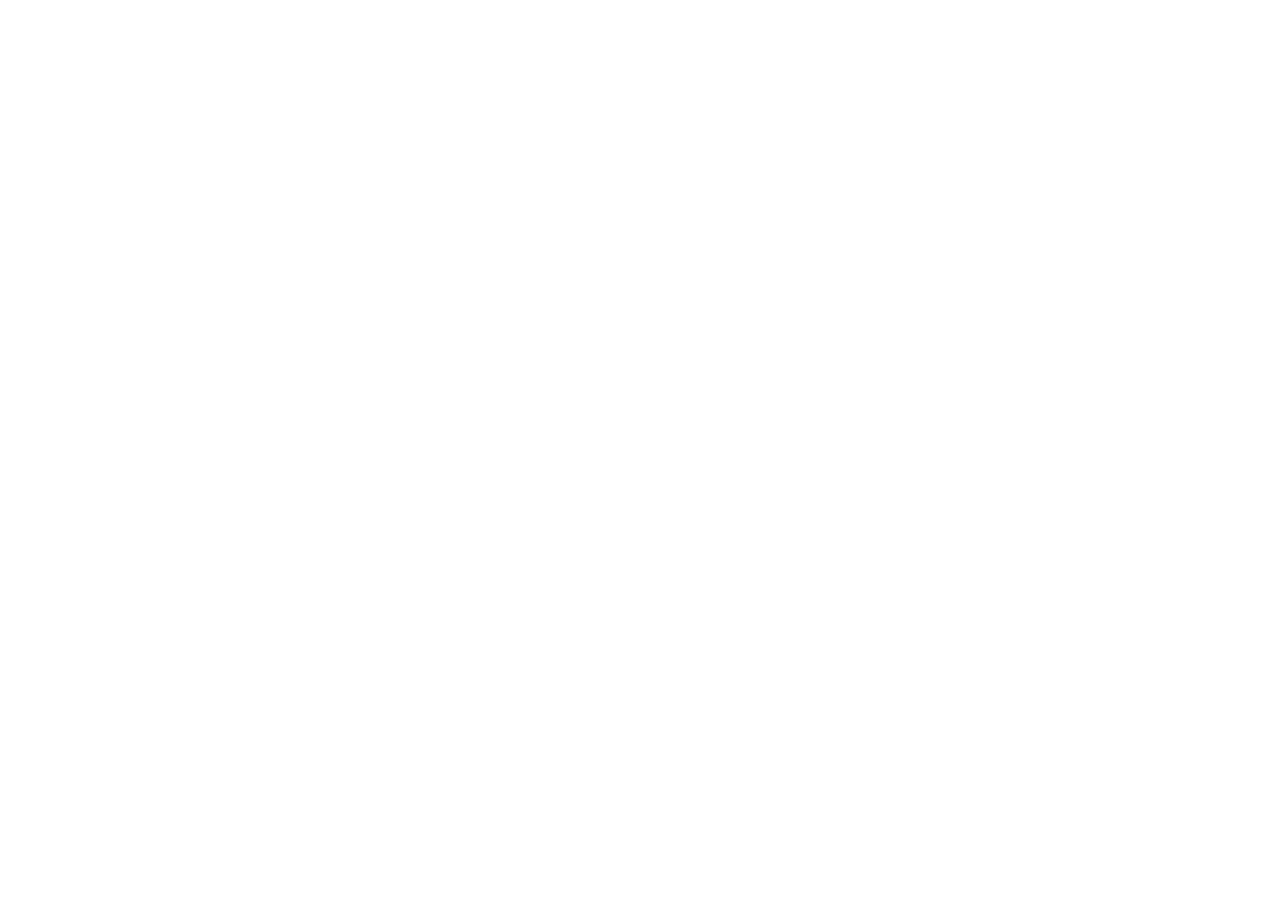
==== index.html @ 5e80ad86 "first commit" ====
<html lang="es">
<head>
    <meta charset="UTF-8">
    <meta name="viewport" content="width=device-width, initial-scale=1.0">
    <meta http-equiv="X-UA-Compatible" content="ie=edge">
    <link rel="icon" type="image/png" href="IMG/mano.png"/>
    <title>FinanzaLab</title>
</head>
<body>
    
</body>
</html>
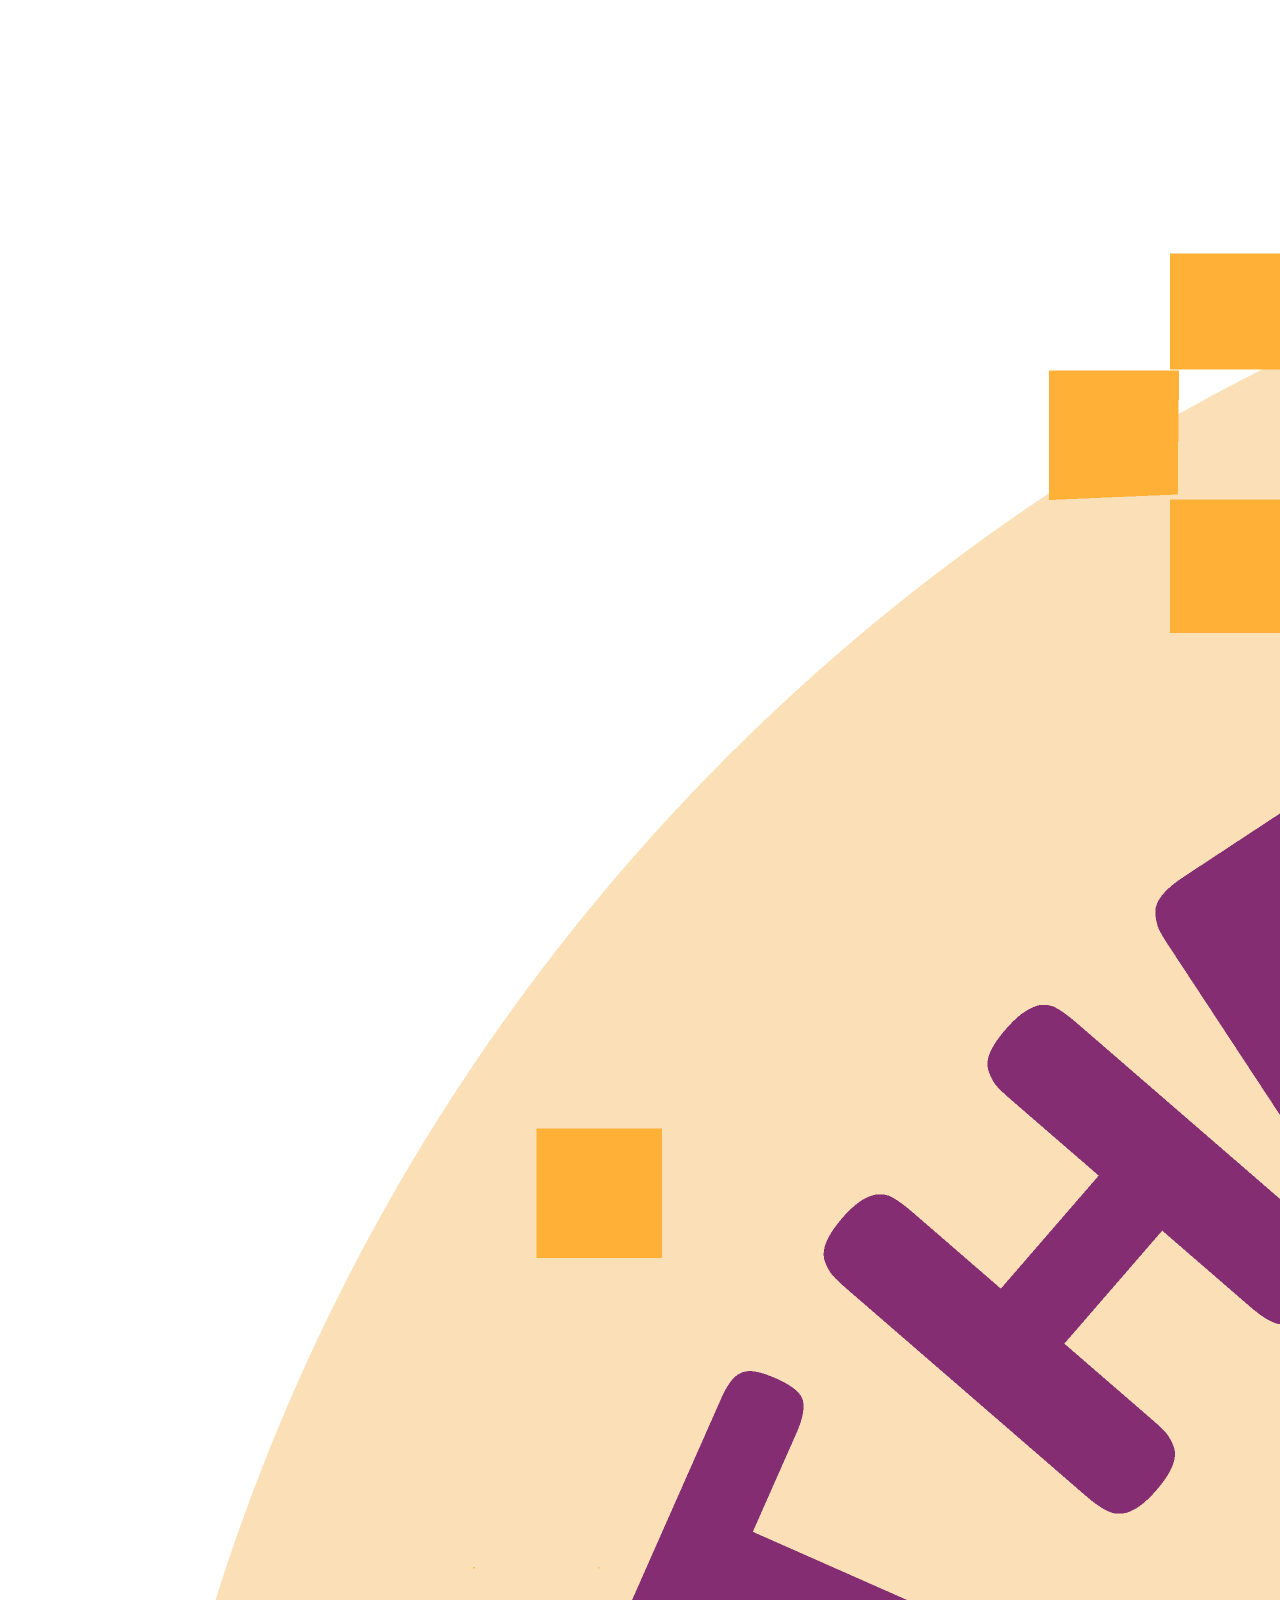
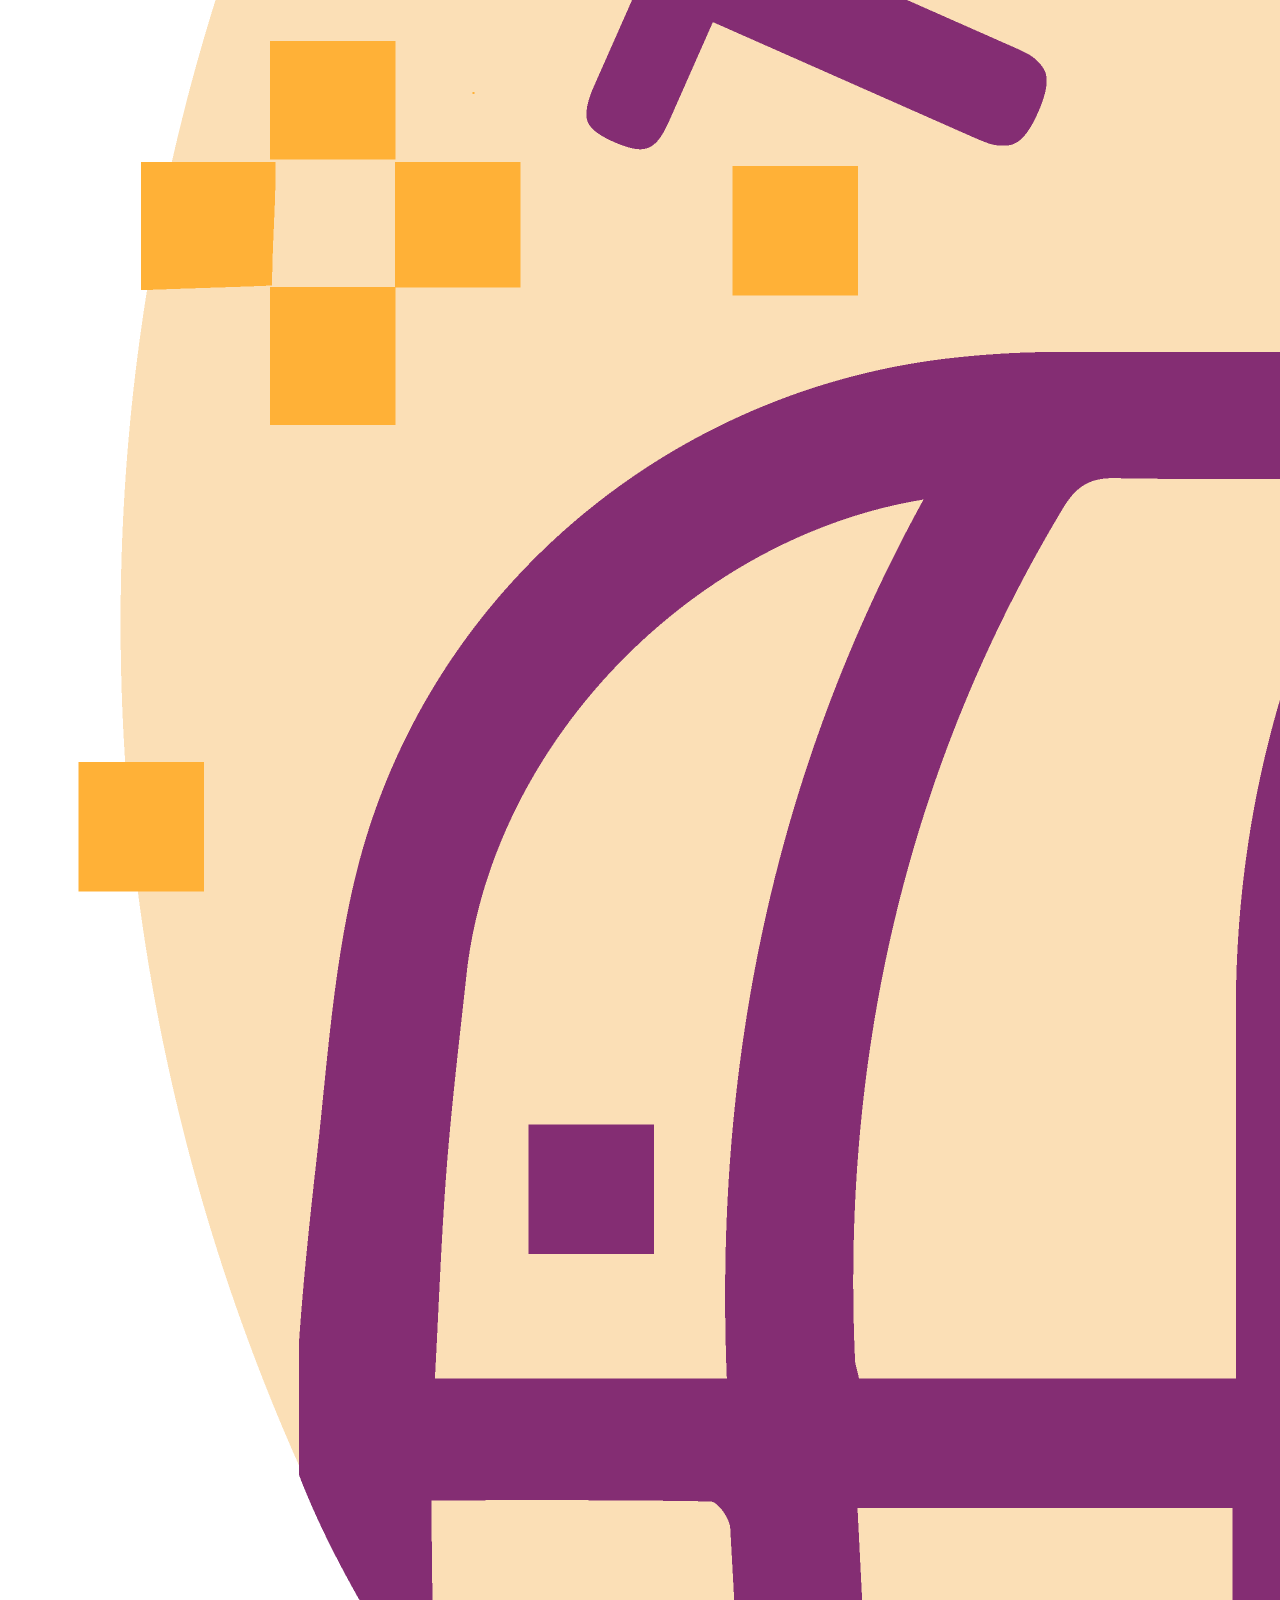
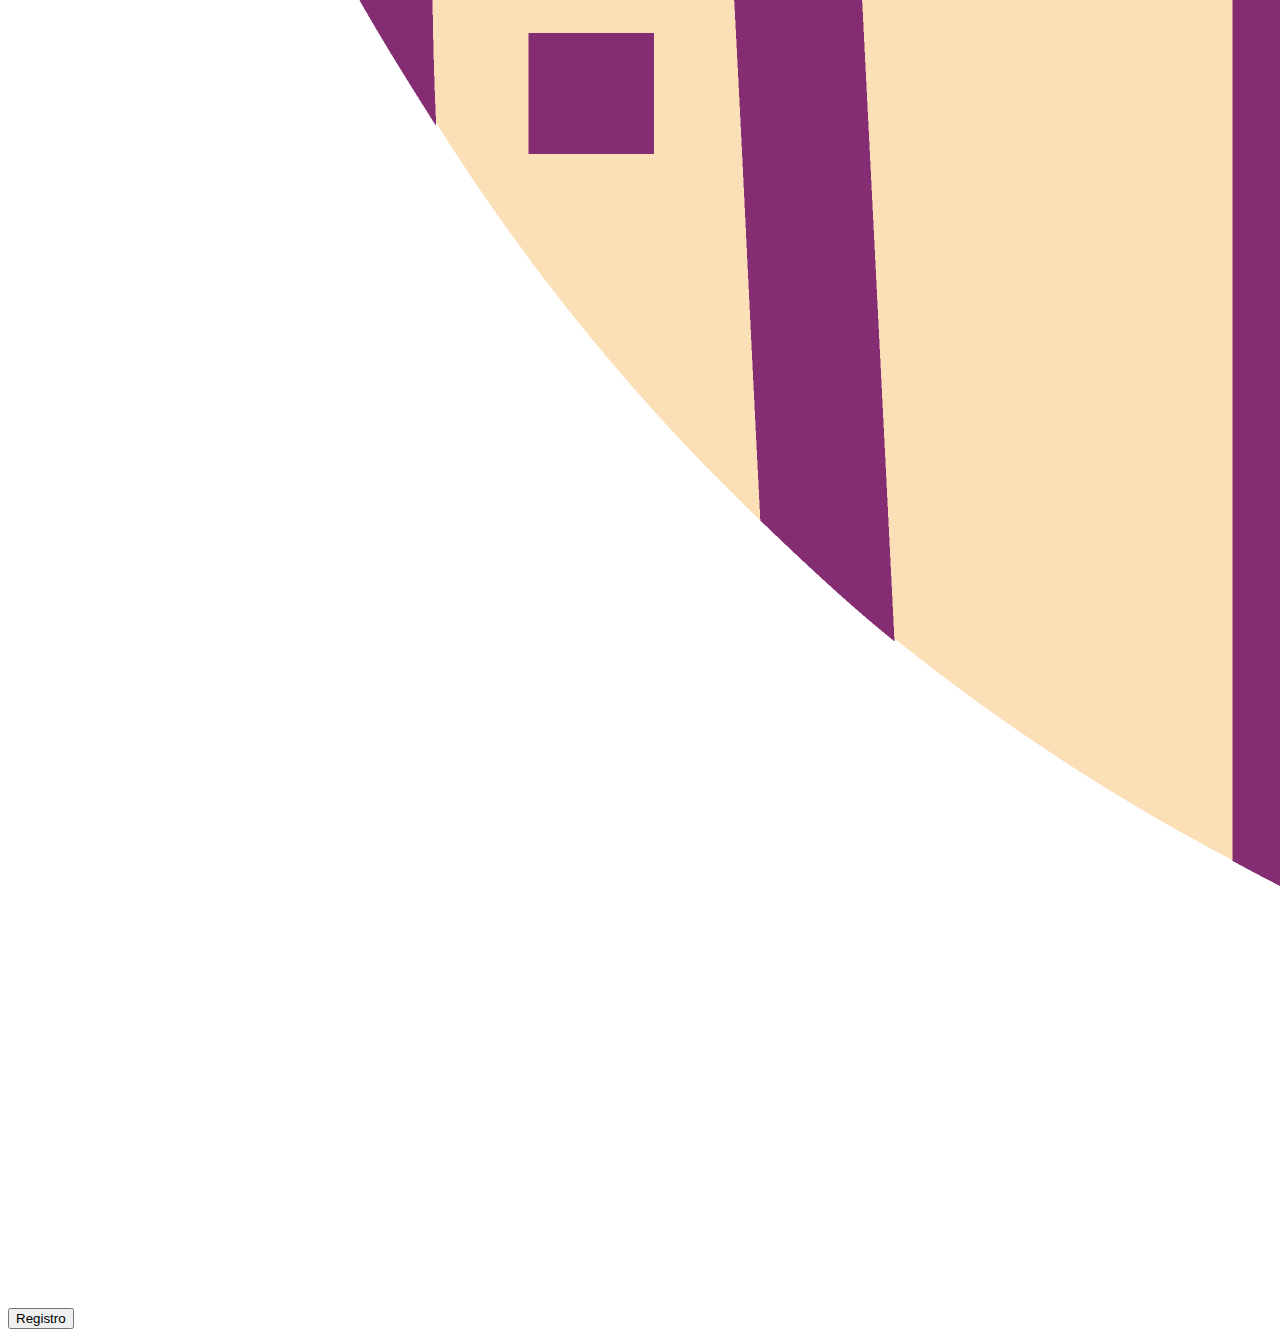
==== commit da77abcc: "Subiendo ultimos cambios al README" ====
--- a/index.html
+++ b/index.html
@@ -3,10 +3,24 @@
     <meta charset="UTF-8">
     <meta name="viewport" content="width=device-width, initial-scale=1.0">
     <meta http-equiv="X-UA-Compatible" content="ie=edge">
-    <link rel="icon" type="image/png" href="IMG/mano.png"/>
-    <title>FinanzaLab</title>
+    <link rel="icon" type="image/png" href="IMG/logo_finanzas-02.png"/>
+    <title>THRIFTSURE</title>
+    <link rel="stylesheet" media="(max-width: 375px)" href="style.css"/>
+    <link href="https://fonts.googleapis.com/css?family=Muli&display=swap" rel="stylesheet">
 </head>
+
 <body>
+
+    <div class="container">
+
+    <header class="header">
+        <img src="IMG/logo_finanzas-02.png" alt="THRIFTSURE" class="logo">
+        <input type="button" value="Registro" class="btn-registro">
+
+    </header>
     
+
+
+</div>
 </body>
 </html>--- a/style.css
+++ b/style.css
@@ -0,0 +1,51 @@
+@media only screen and (max-width: 375px) and (min-width: 320px){
+
+*{
+    box-sizing: border-box;
+}
+
+body{
+    width: 375px;
+    height: 482px;
+    background-color: #842d73;
+    color: #FBDFB6;
+    padding: 0;
+    margin: 0;
+    font-family: 'Muli', sans-serif;
+}
+
+.container{
+
+    width: 100%;
+    height: 100%;
+    margin: 0px auto;
+}
+
+.header{
+    width: 375px;
+    height: 5%;
+
+}
+
+.logo{
+
+    width: 20px;
+    height: 20px;
+    justify-content: center;
+    justify-items: center;
+}
+
+.btn-registro{
+    width: 30px;
+    height: 10px;
+    font-size: 3px;
+    text-align: center;
+    border: #FBDFB6 1px solid;
+    color: #FBDFB6;
+    border-radius: 2px;
+    background: transparent;
+    float: right;
+    
+}
+
+}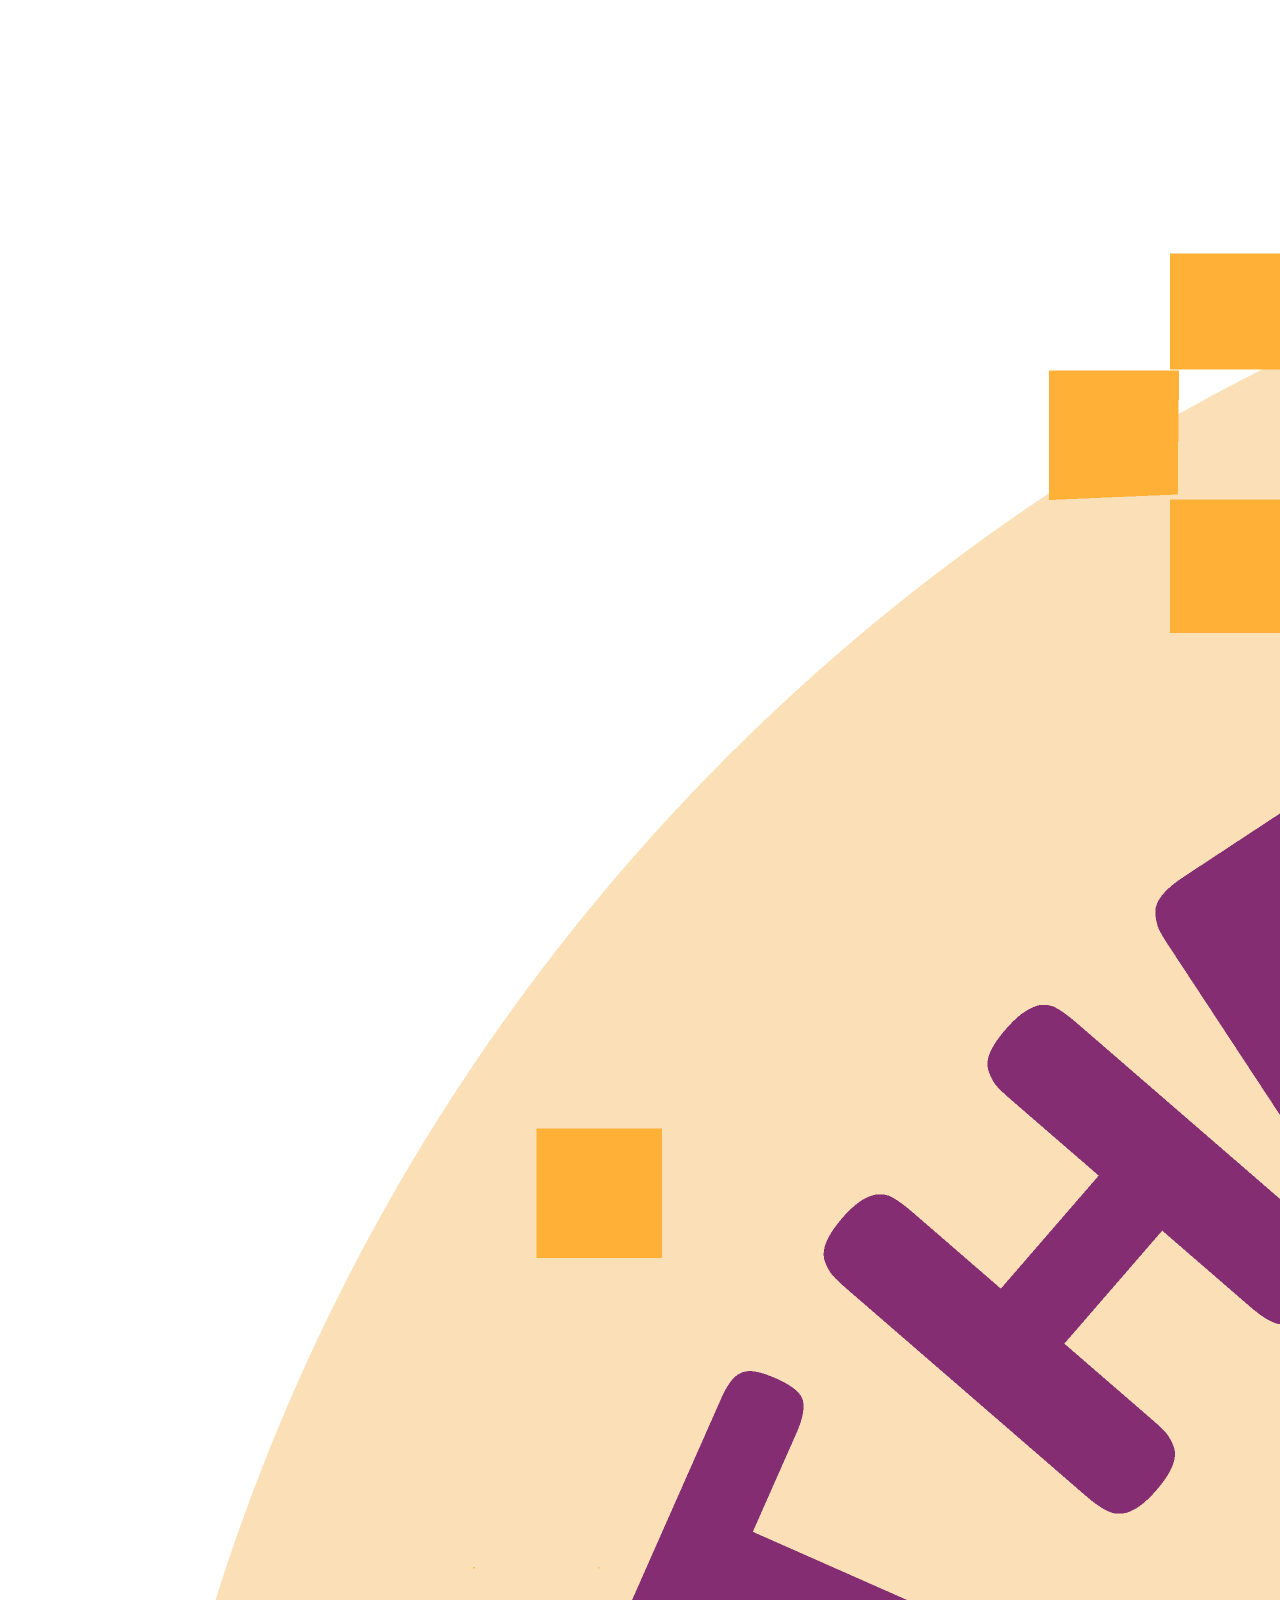
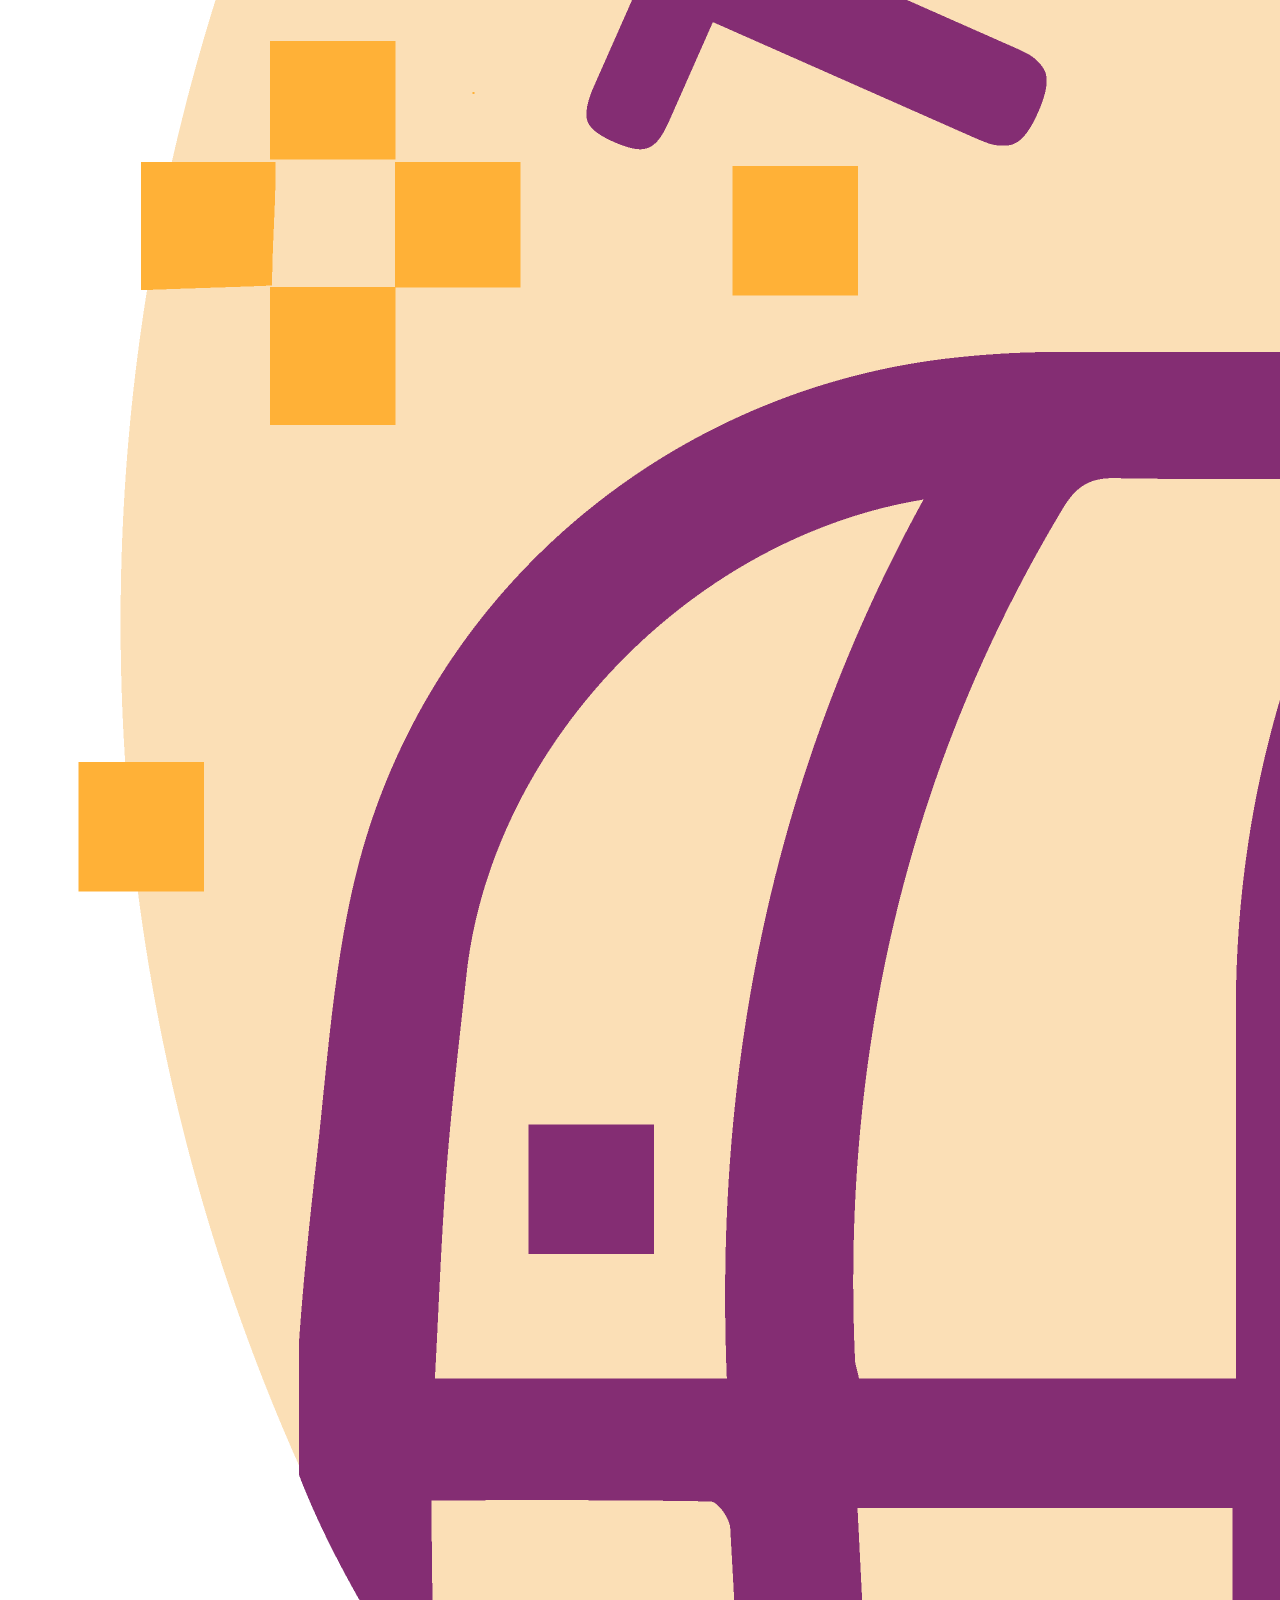
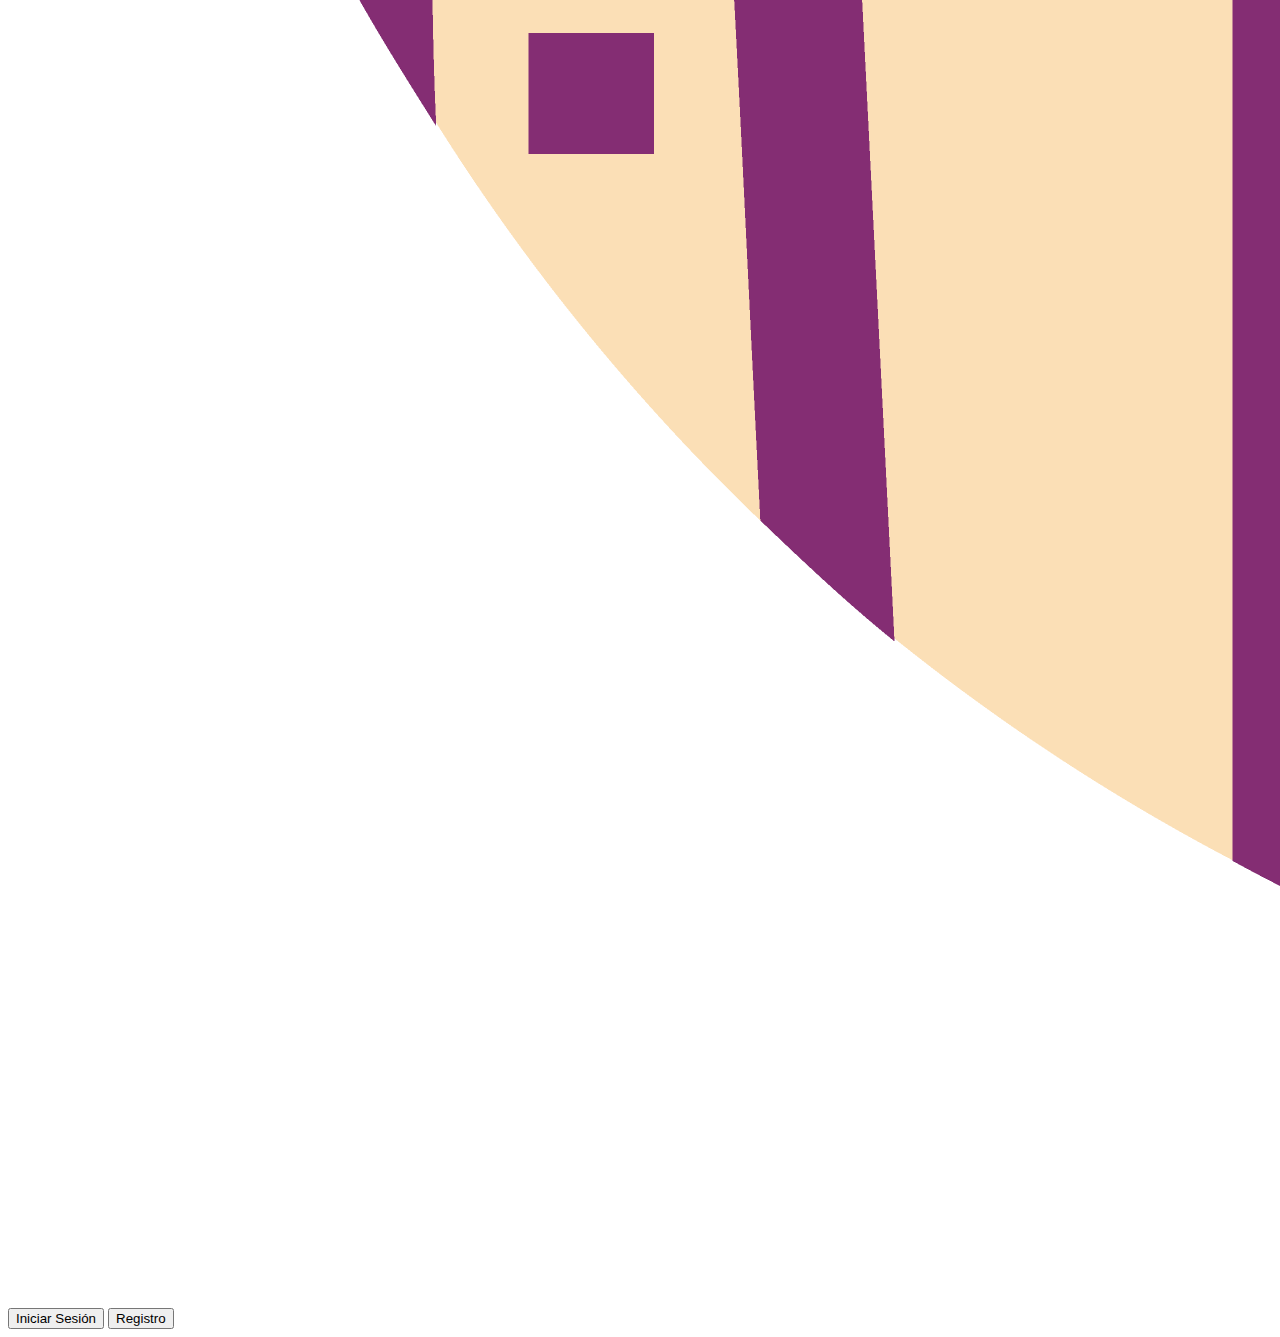
==== commit a7096a6b: "cambios" ====
--- a/index.html
+++ b/index.html
@@ -15,8 +15,8 @@
 
     <header class="header">
         <img src="IMG/logo_finanzas-02.png" alt="THRIFTSURE" class="logo">
-        <input type="button" value="Registro" class="btn-registro">
-
+        <input type="button" value="Iniciar Sesión" class="button"> 
+        <input type="button" value="Registro" class="button">
     </header>
     
 
--- a/style.css
+++ b/style.css
@@ -22,29 +22,33 @@
 }
 
 .header{
-    width: 375px;
-    height: 5%;
+    width: 100%;
+    height: 20%;
 
 }
 
 .logo{
 
-    width: 20px;
-    height: 20px;
+    width: 100px;
+    height: 100px;
     justify-content: center;
     justify-items: center;
 }
 
-.btn-registro{
-    width: 30px;
-    height: 10px;
-    font-size: 3px;
+.button {
+    margin: 3px;
+    padding: 0;
+    width: 65px;
+    height: 15px;
+    font-size: 10px;
     text-align: center;
-    border: #FBDFB6 1px solid;
+    border: 1px #FBDFB6  solid;
     color: #FBDFB6;
-    border-radius: 2px;
+    border-radius: 3px;
     background: transparent;
     float: right;
+    font-family: 'Muli', sans-serif;
+    
     
 }
 
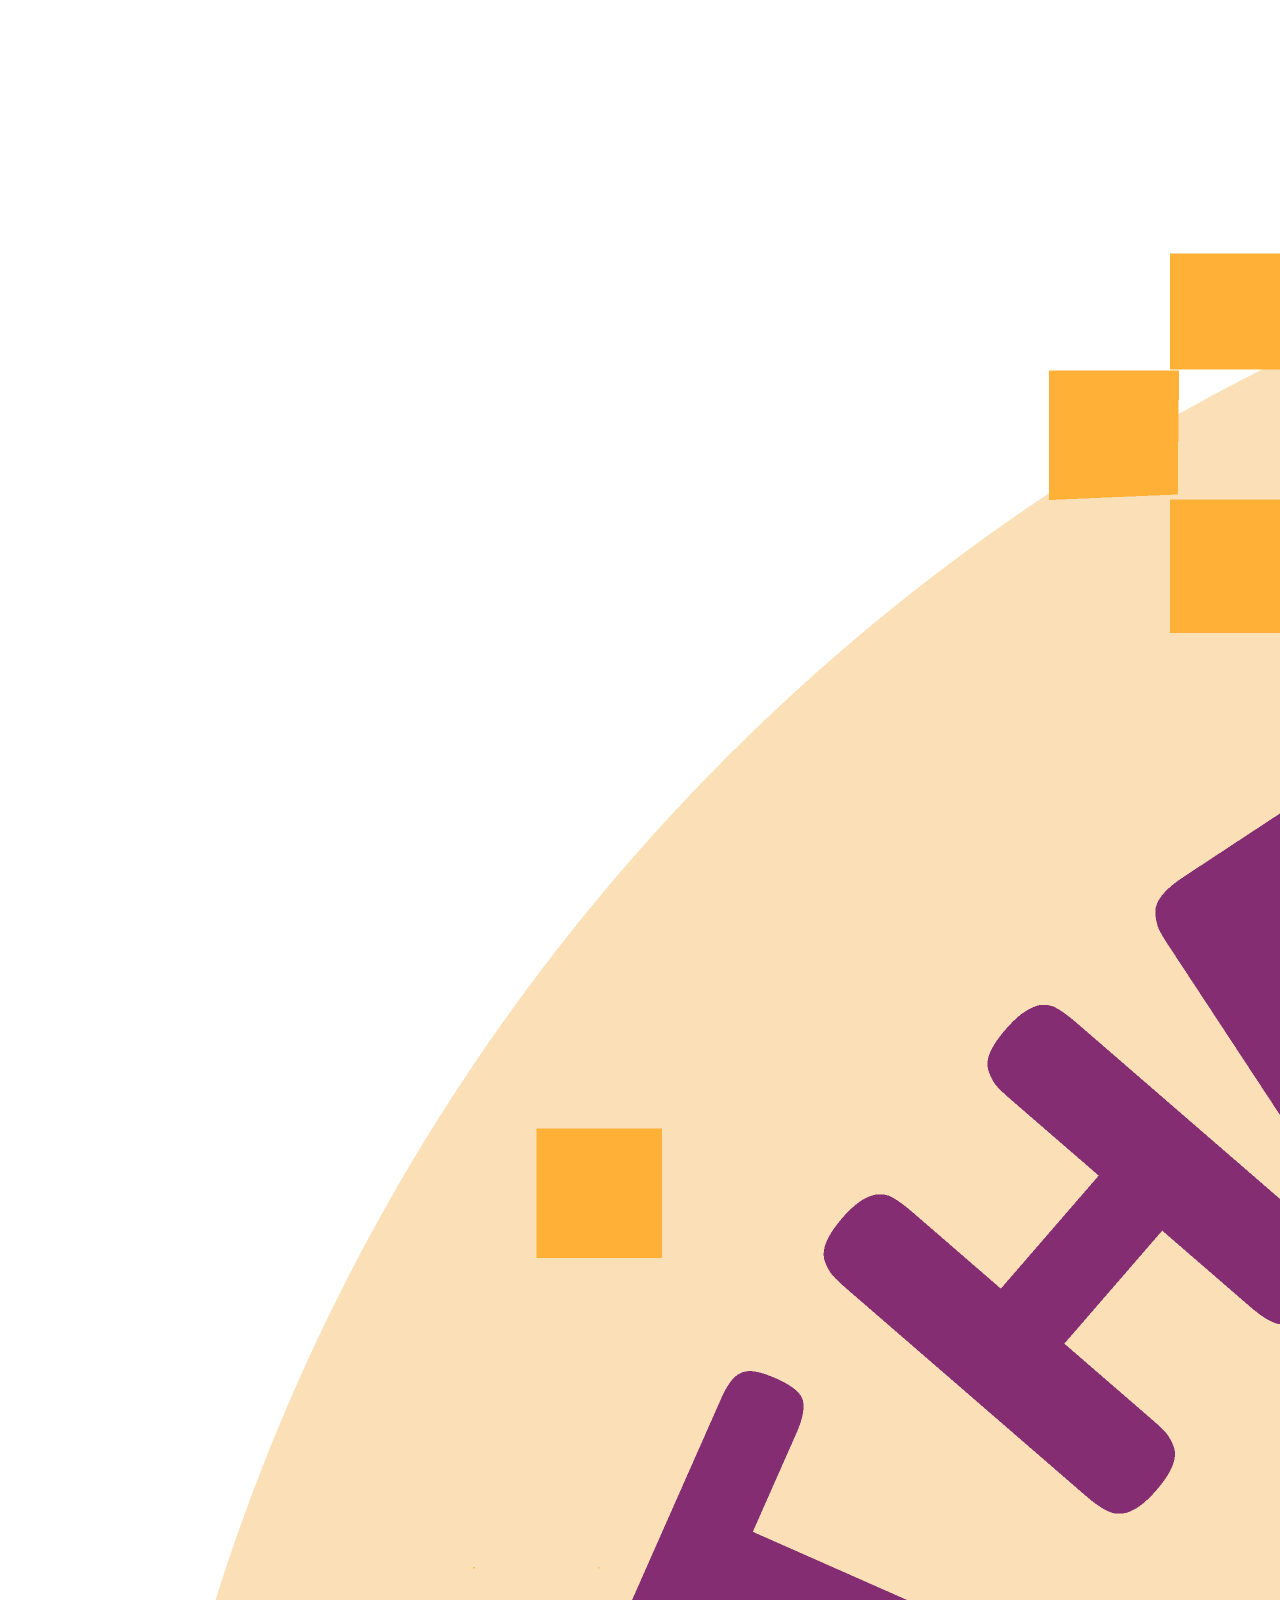
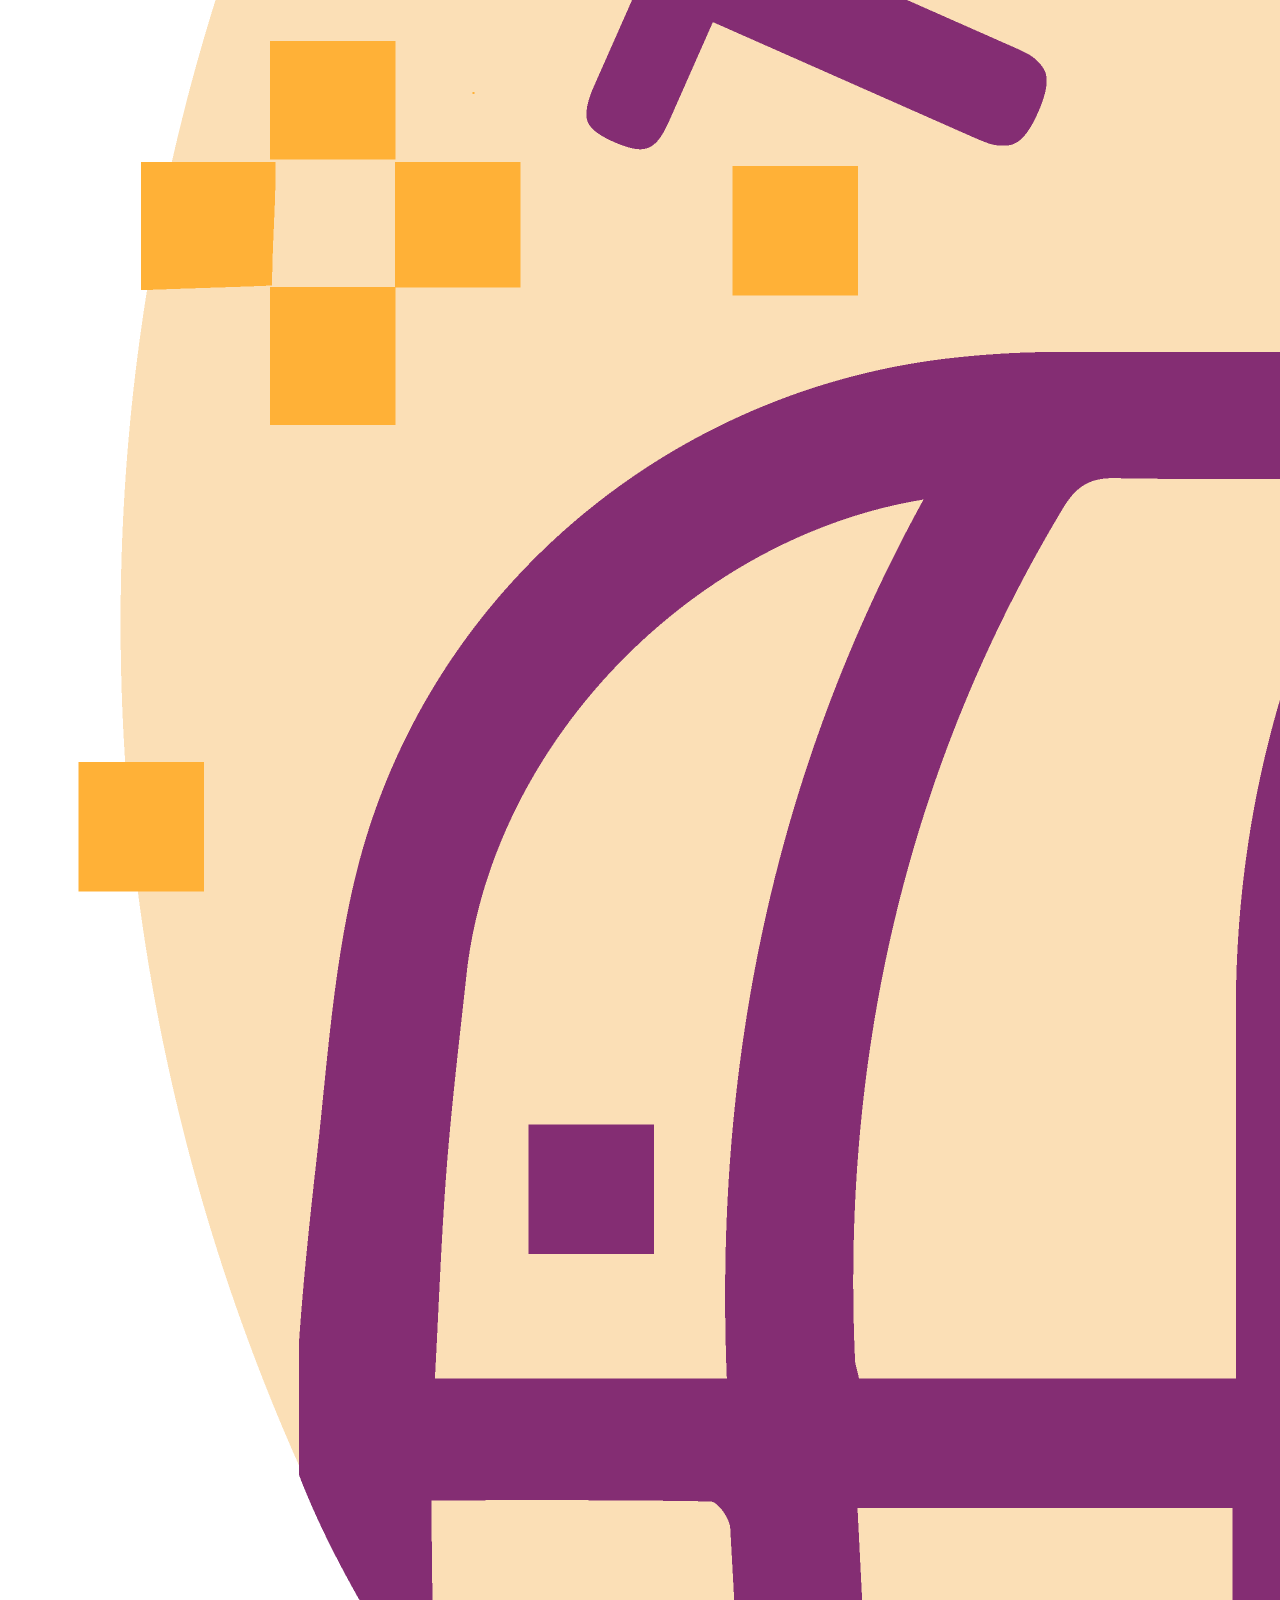
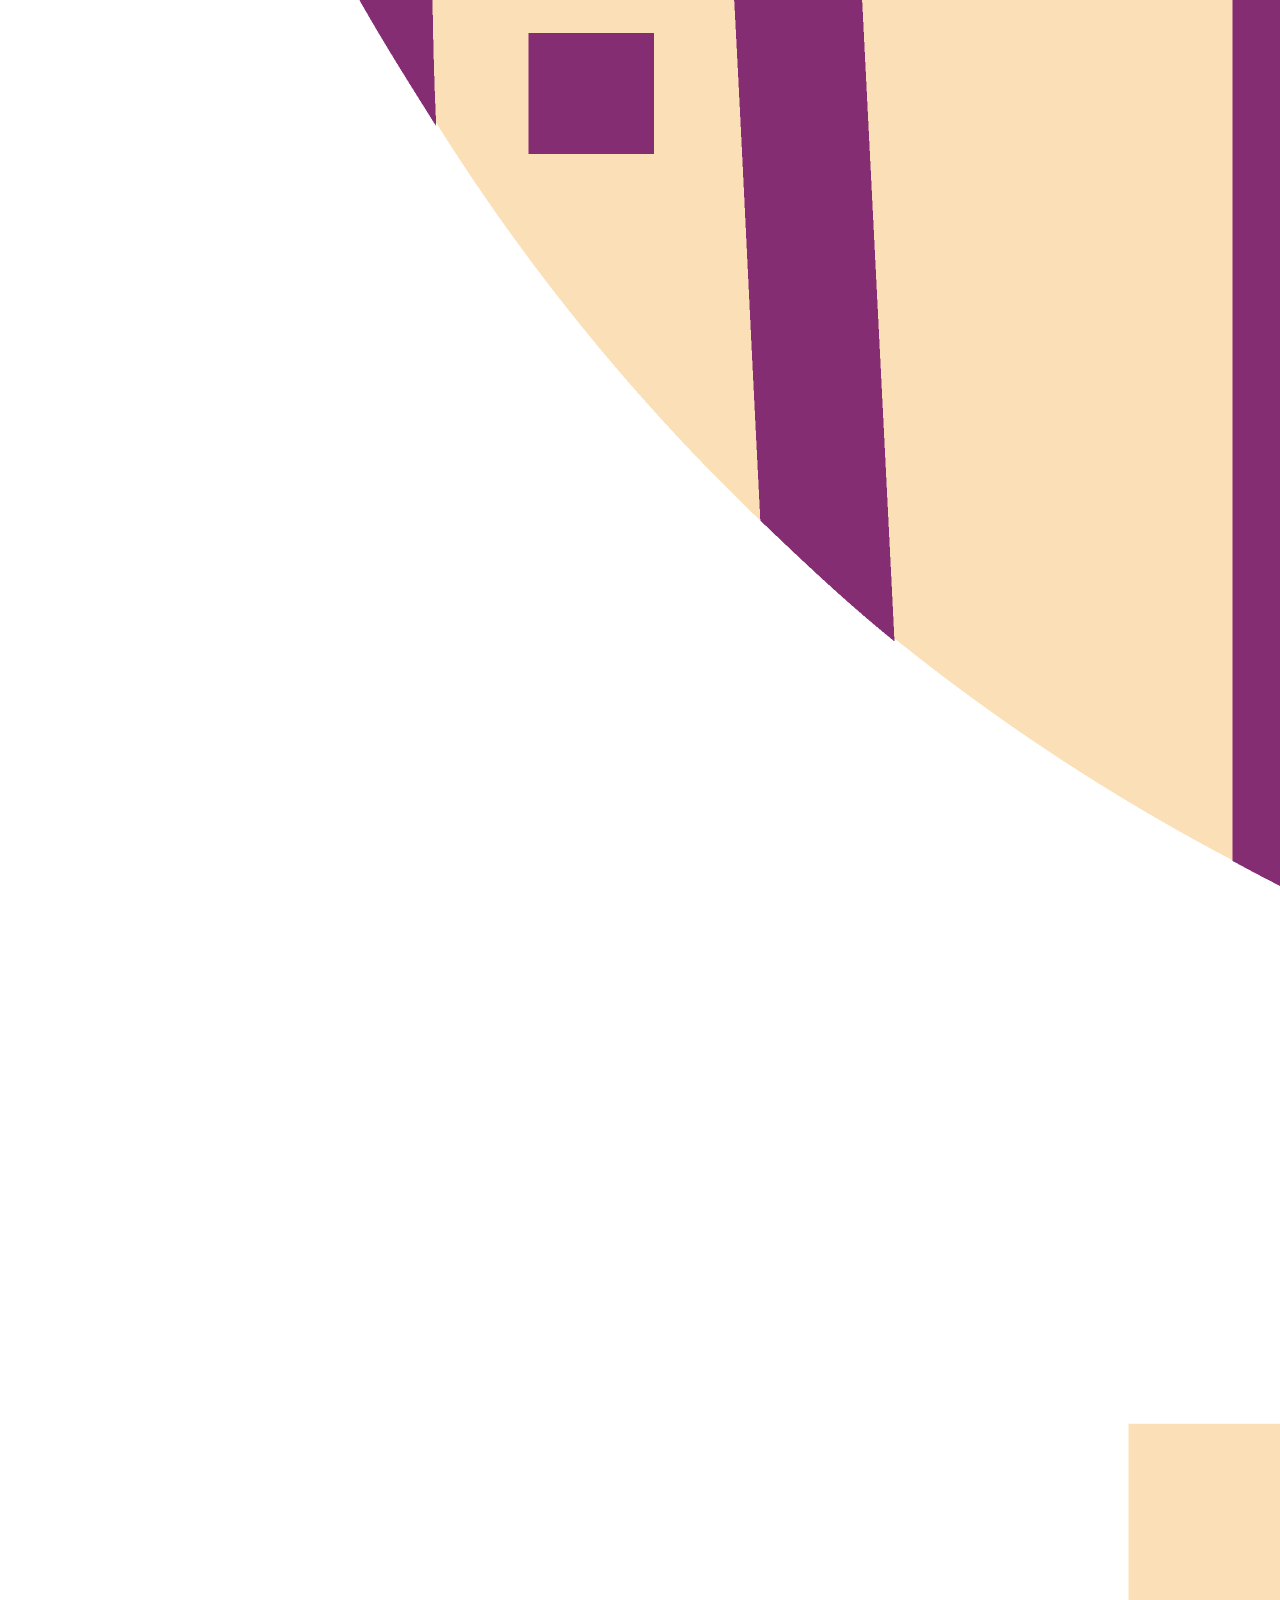
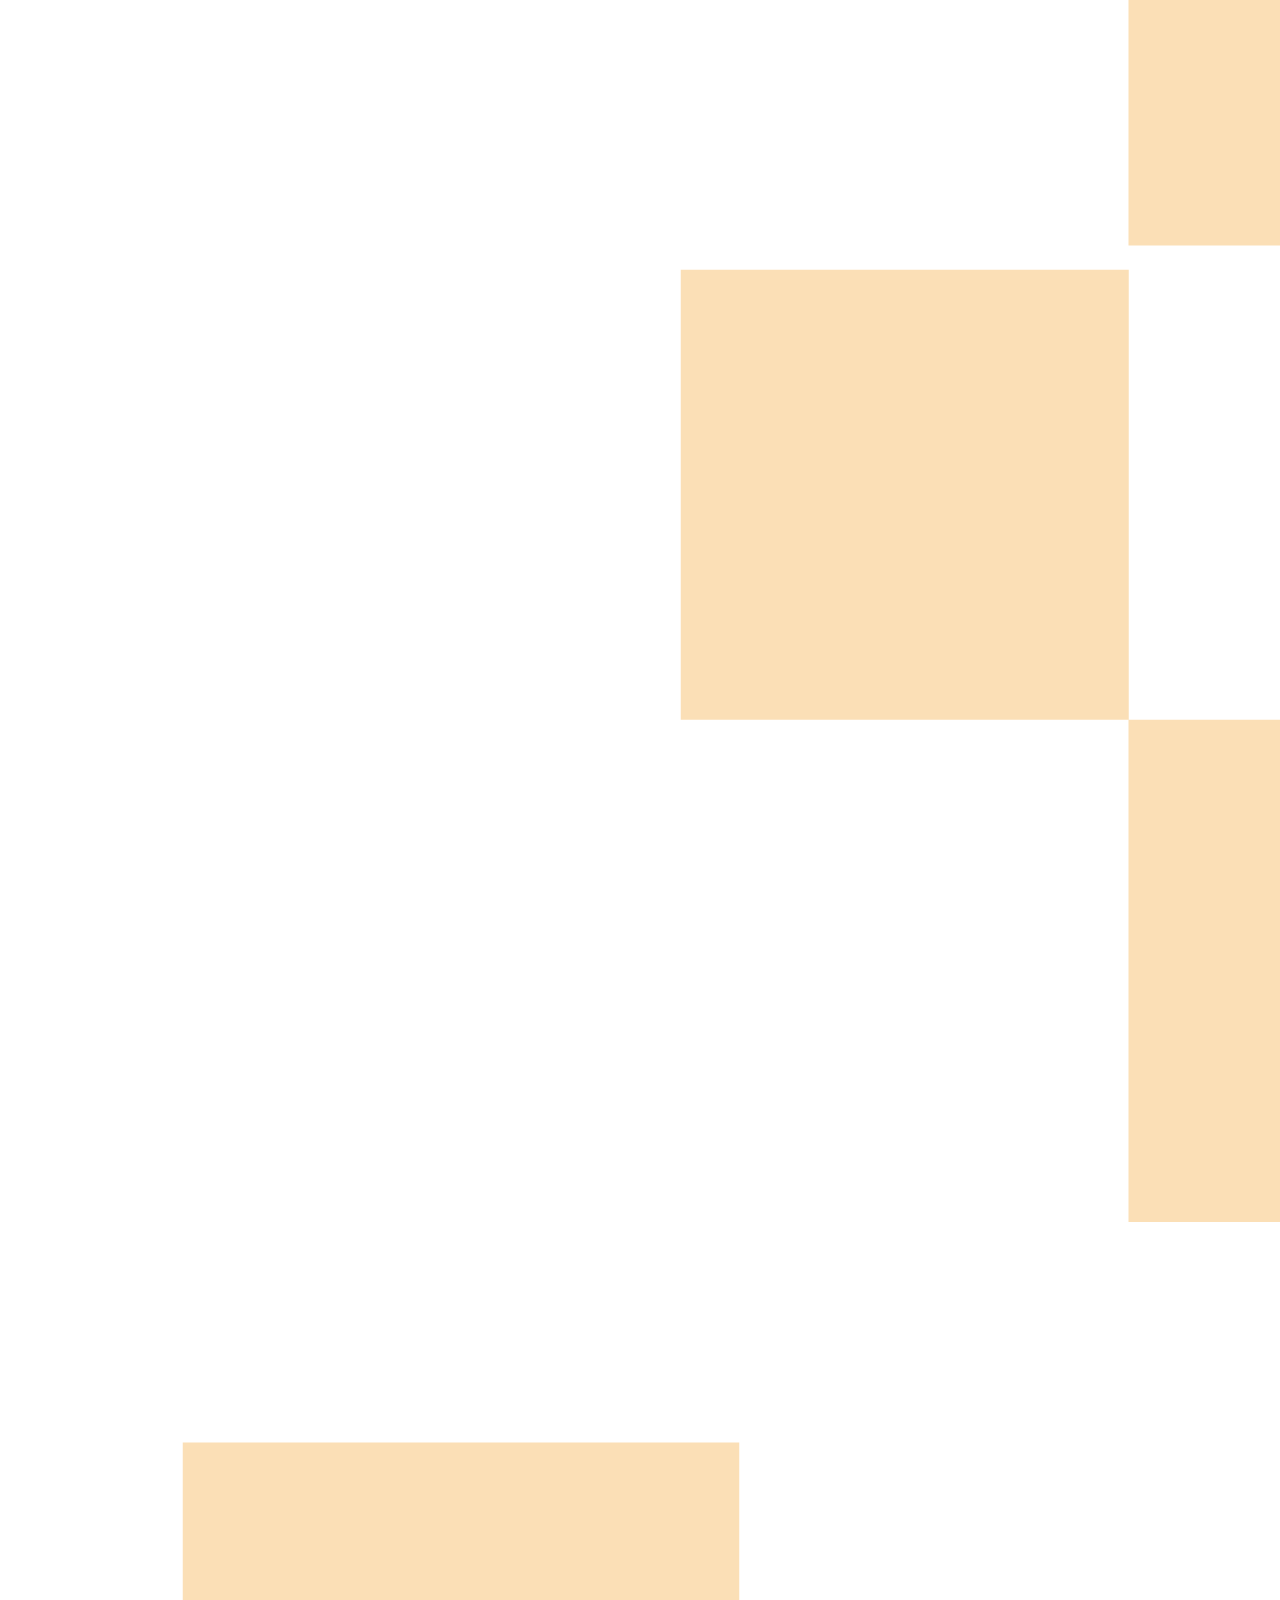
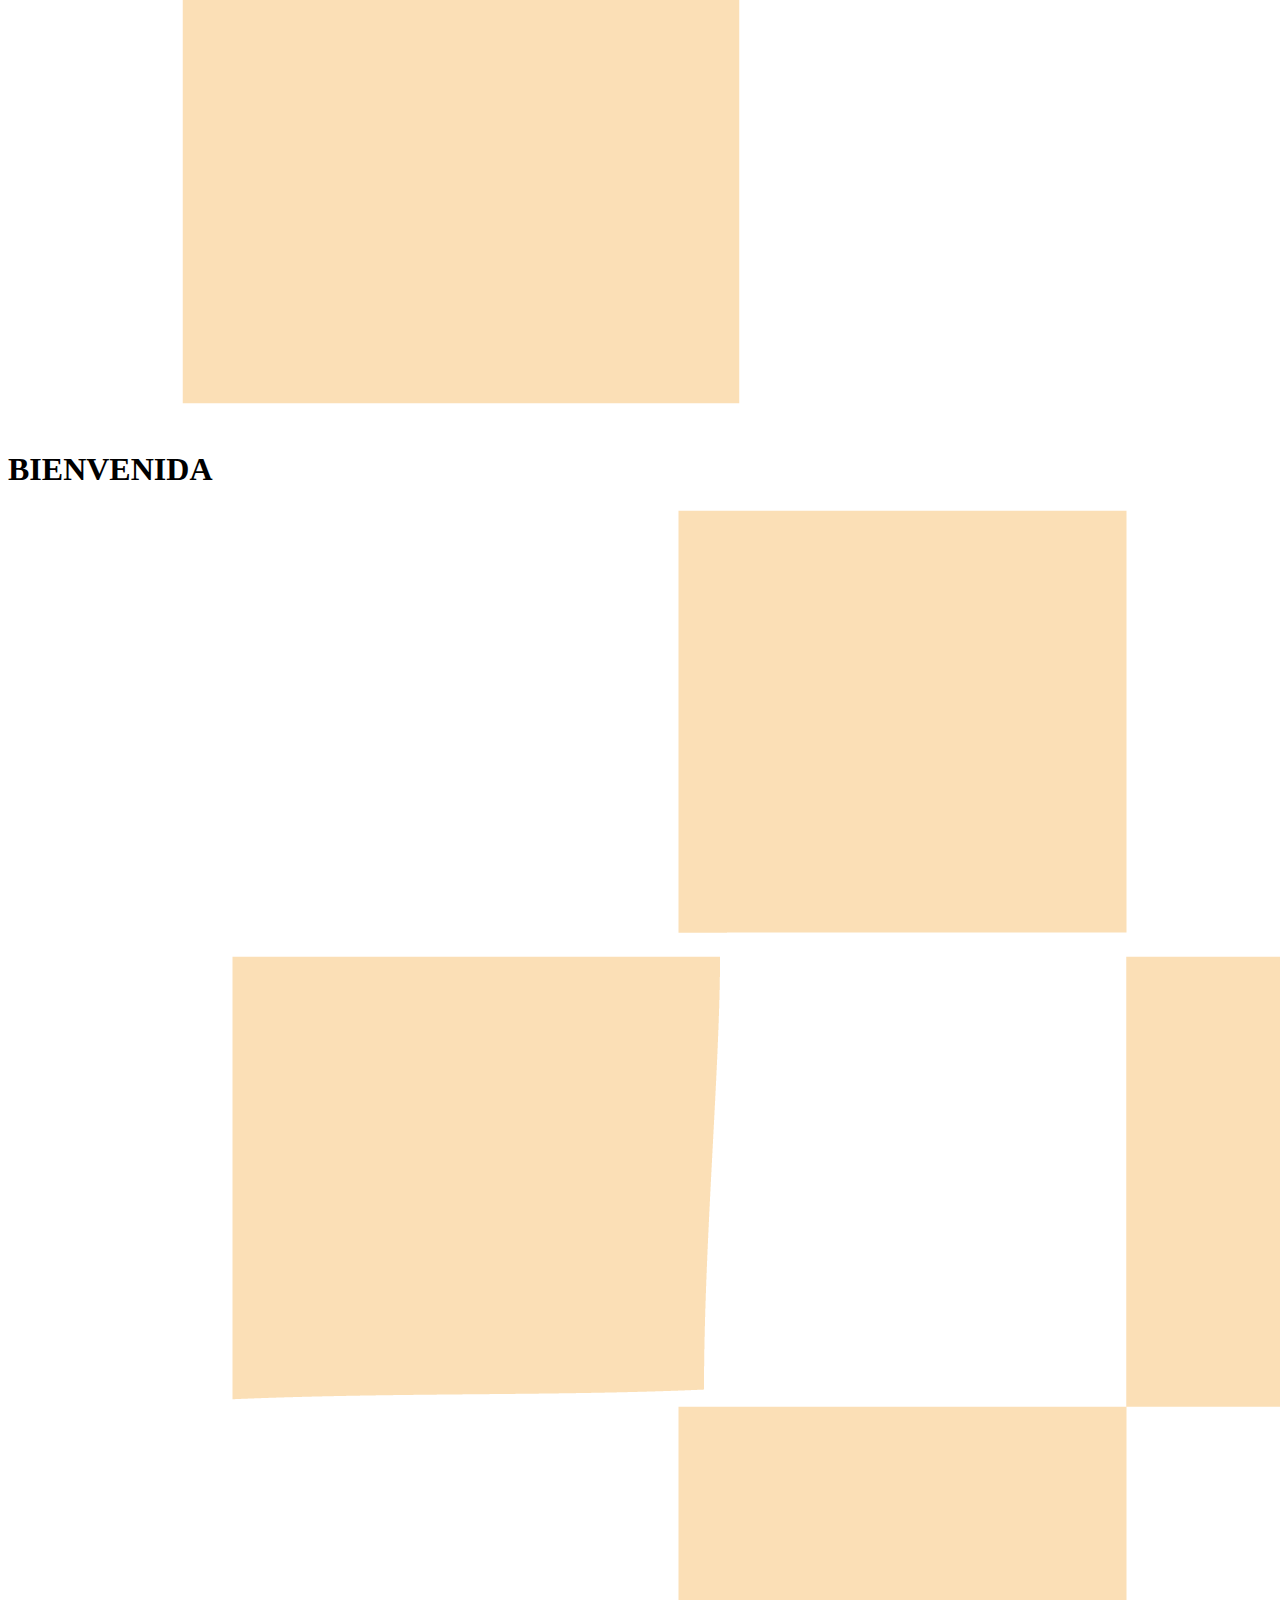
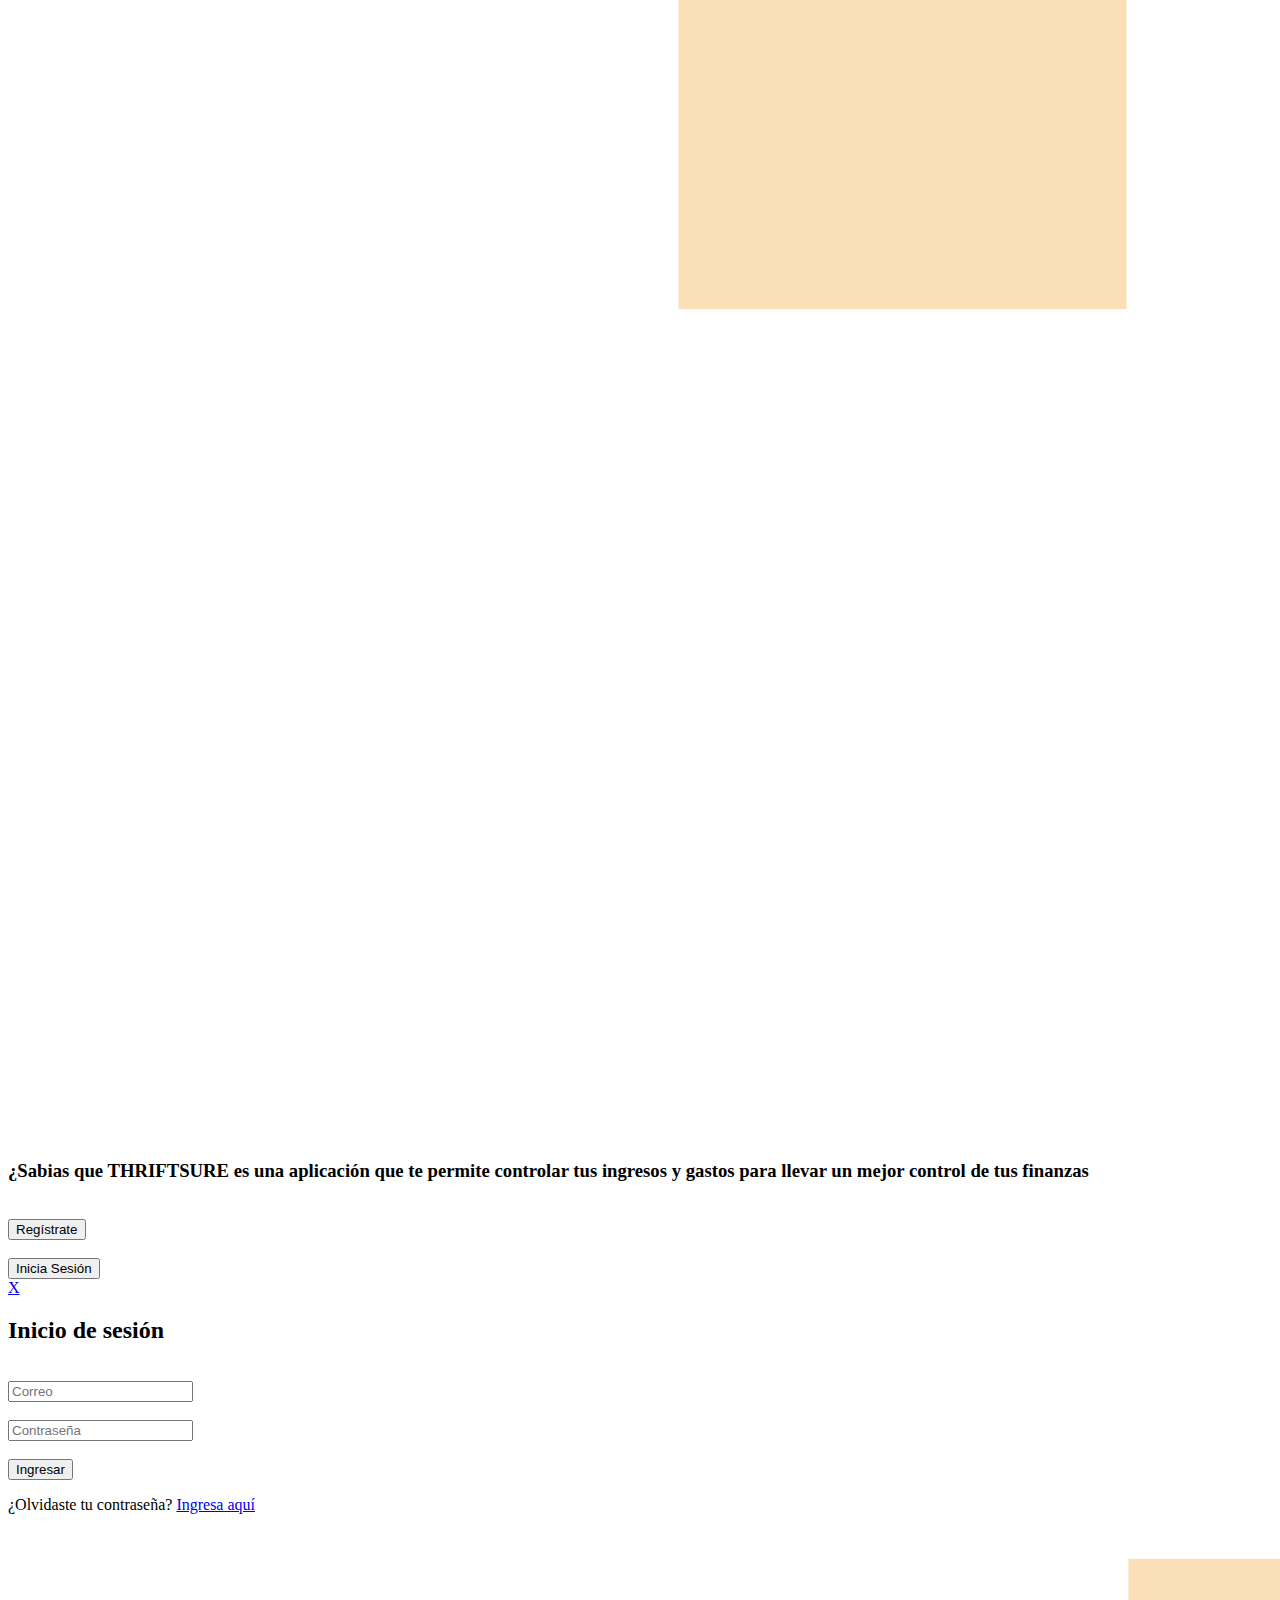
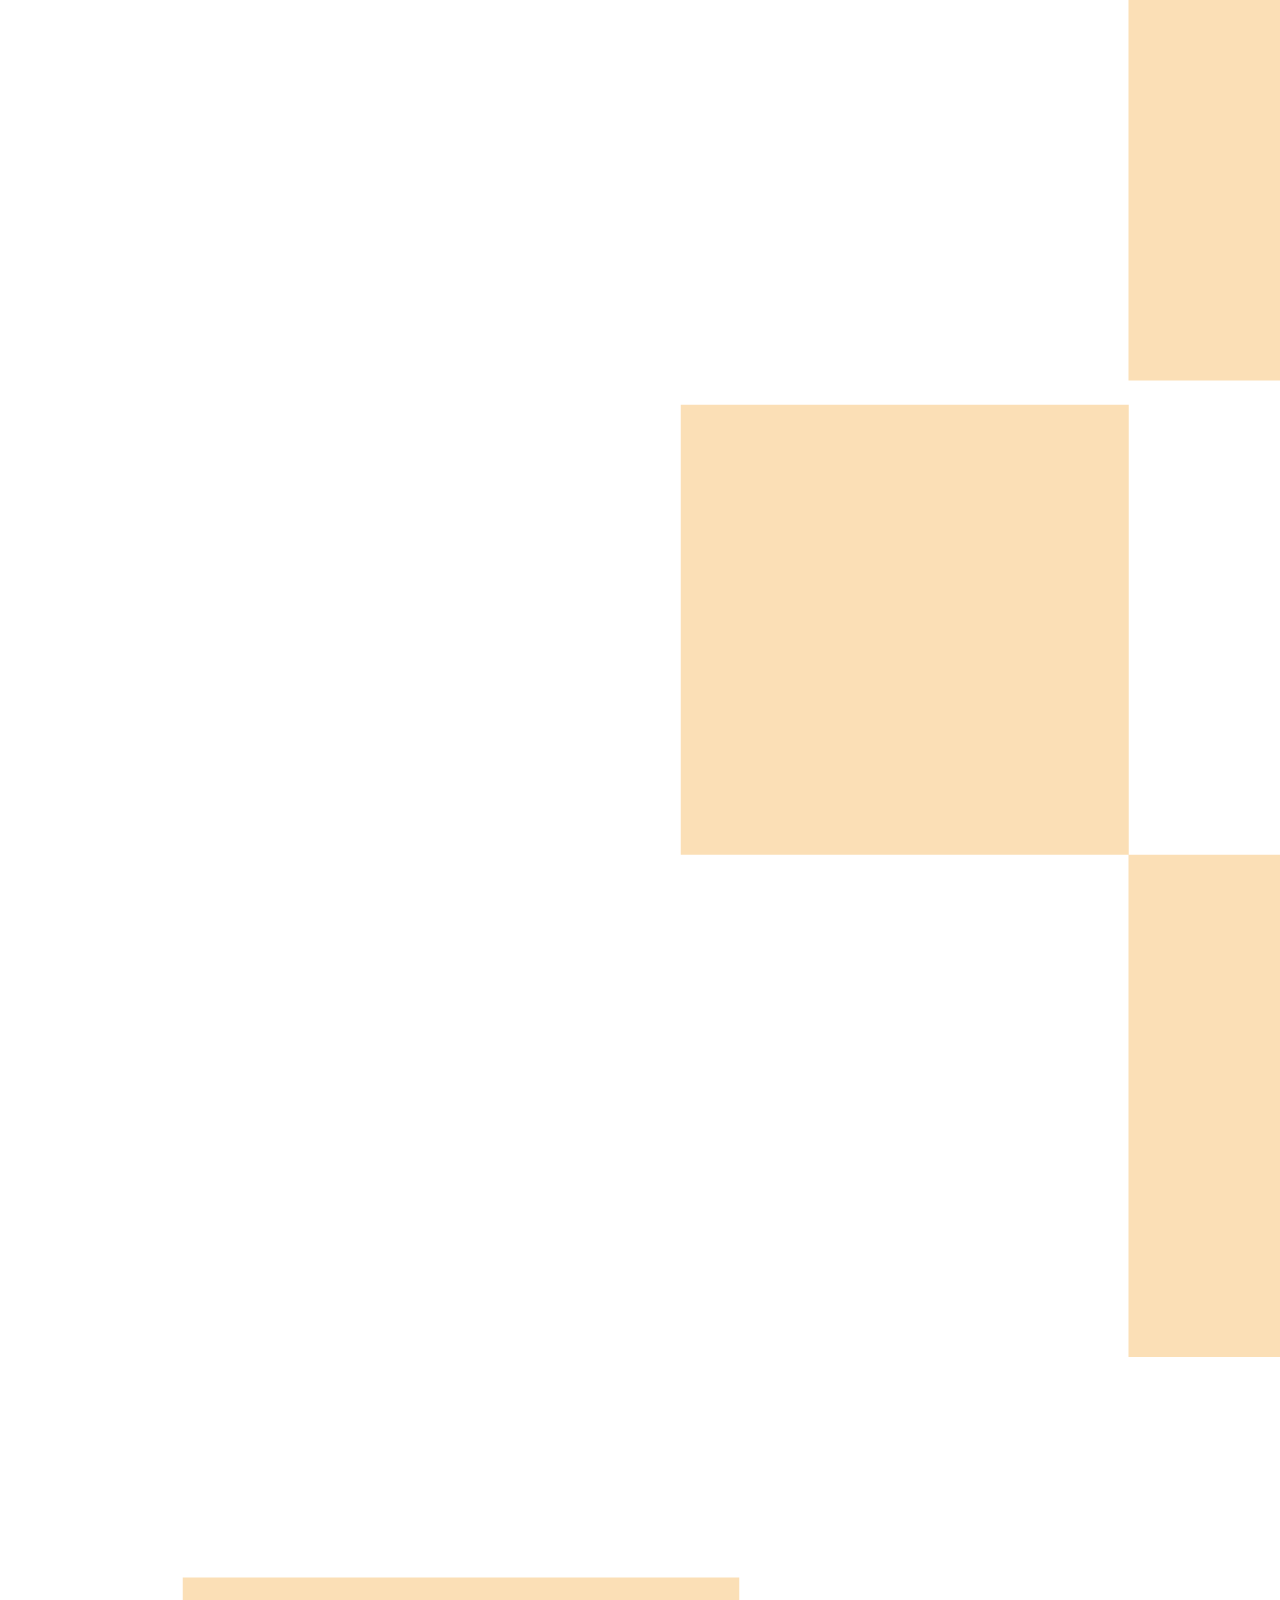
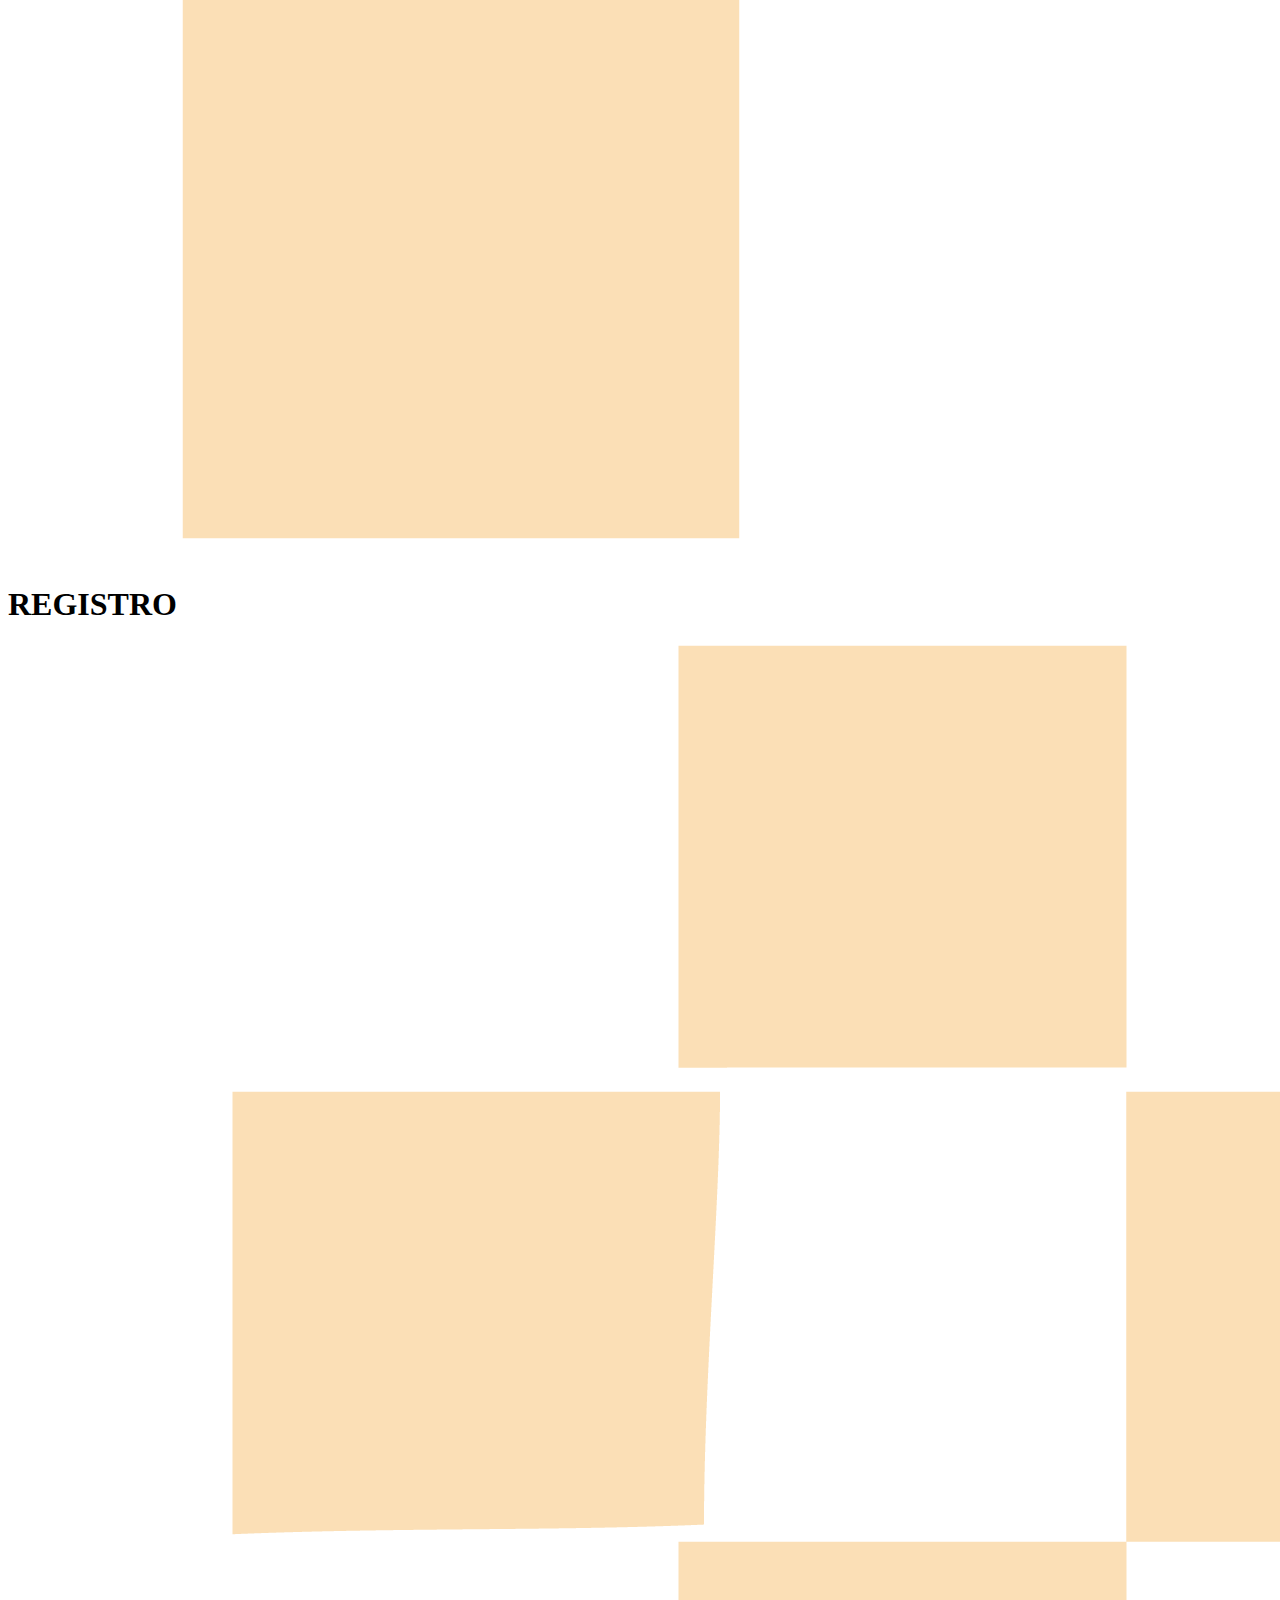
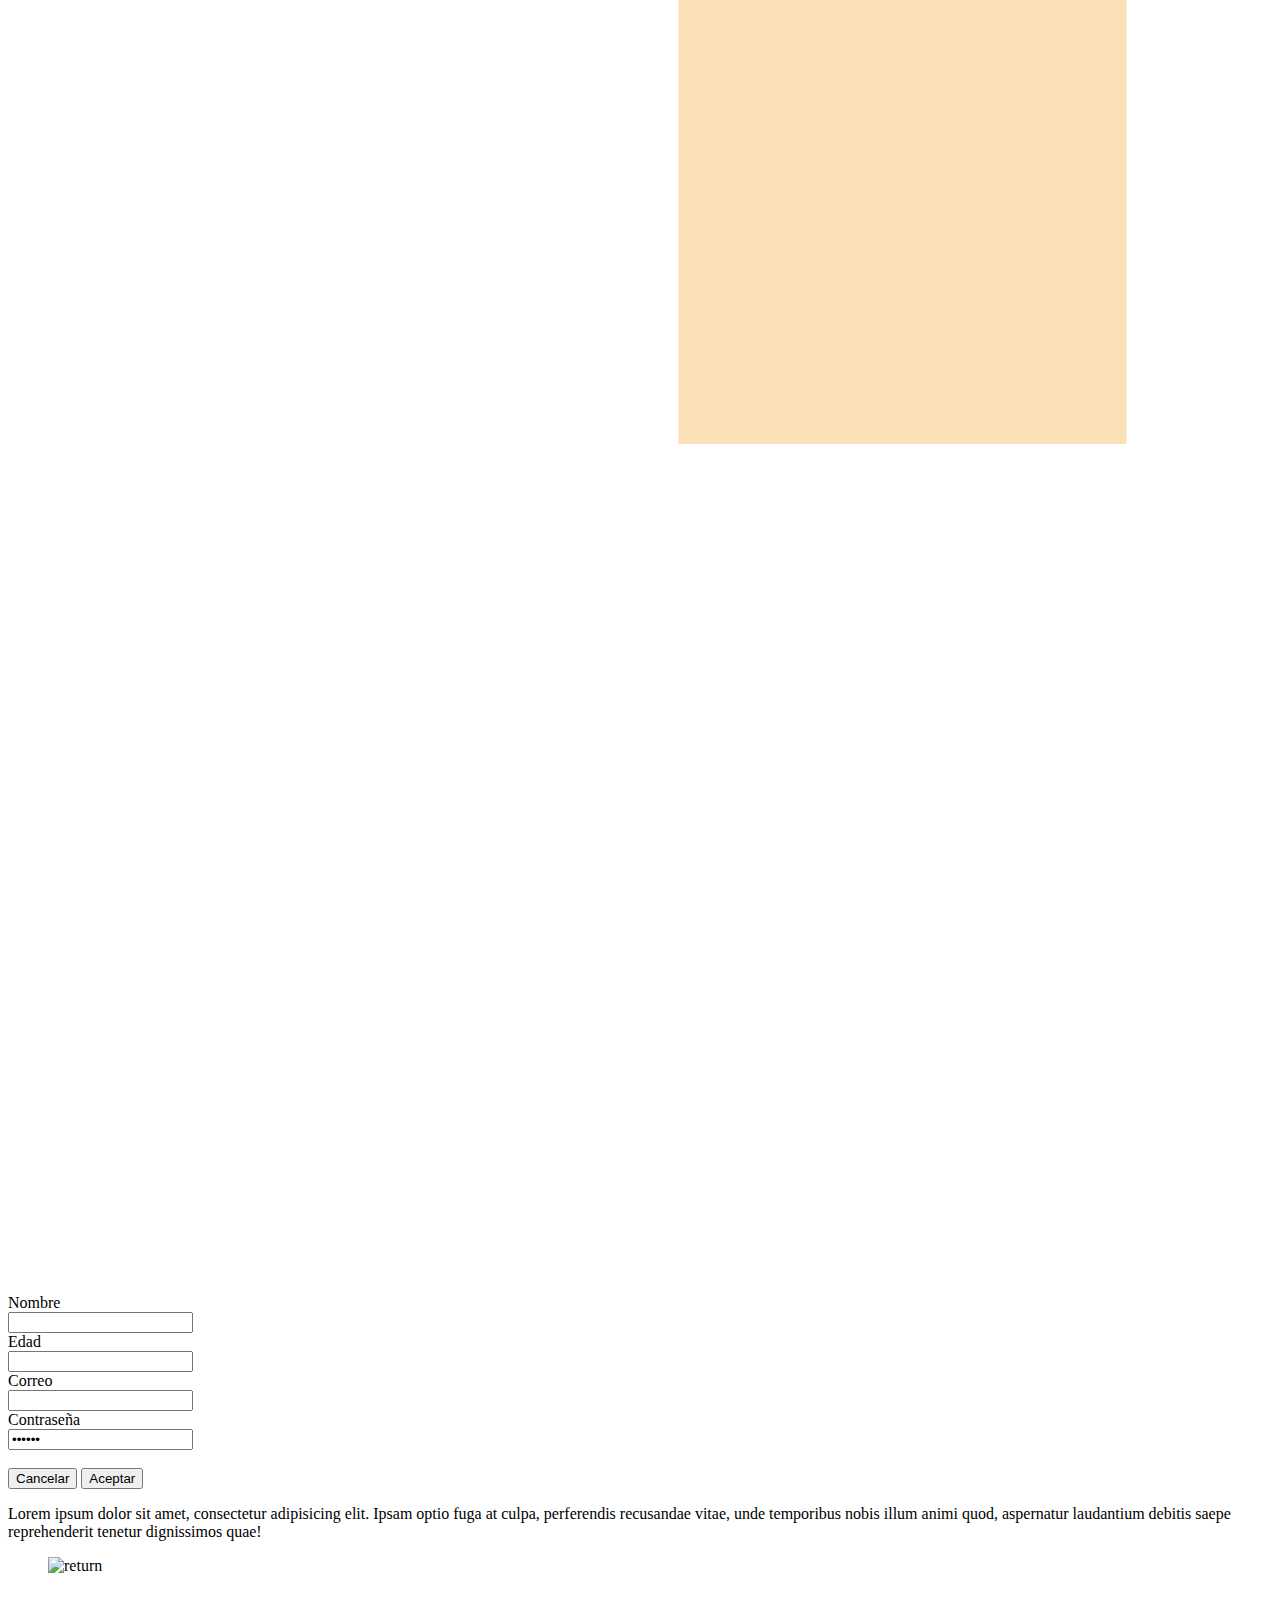
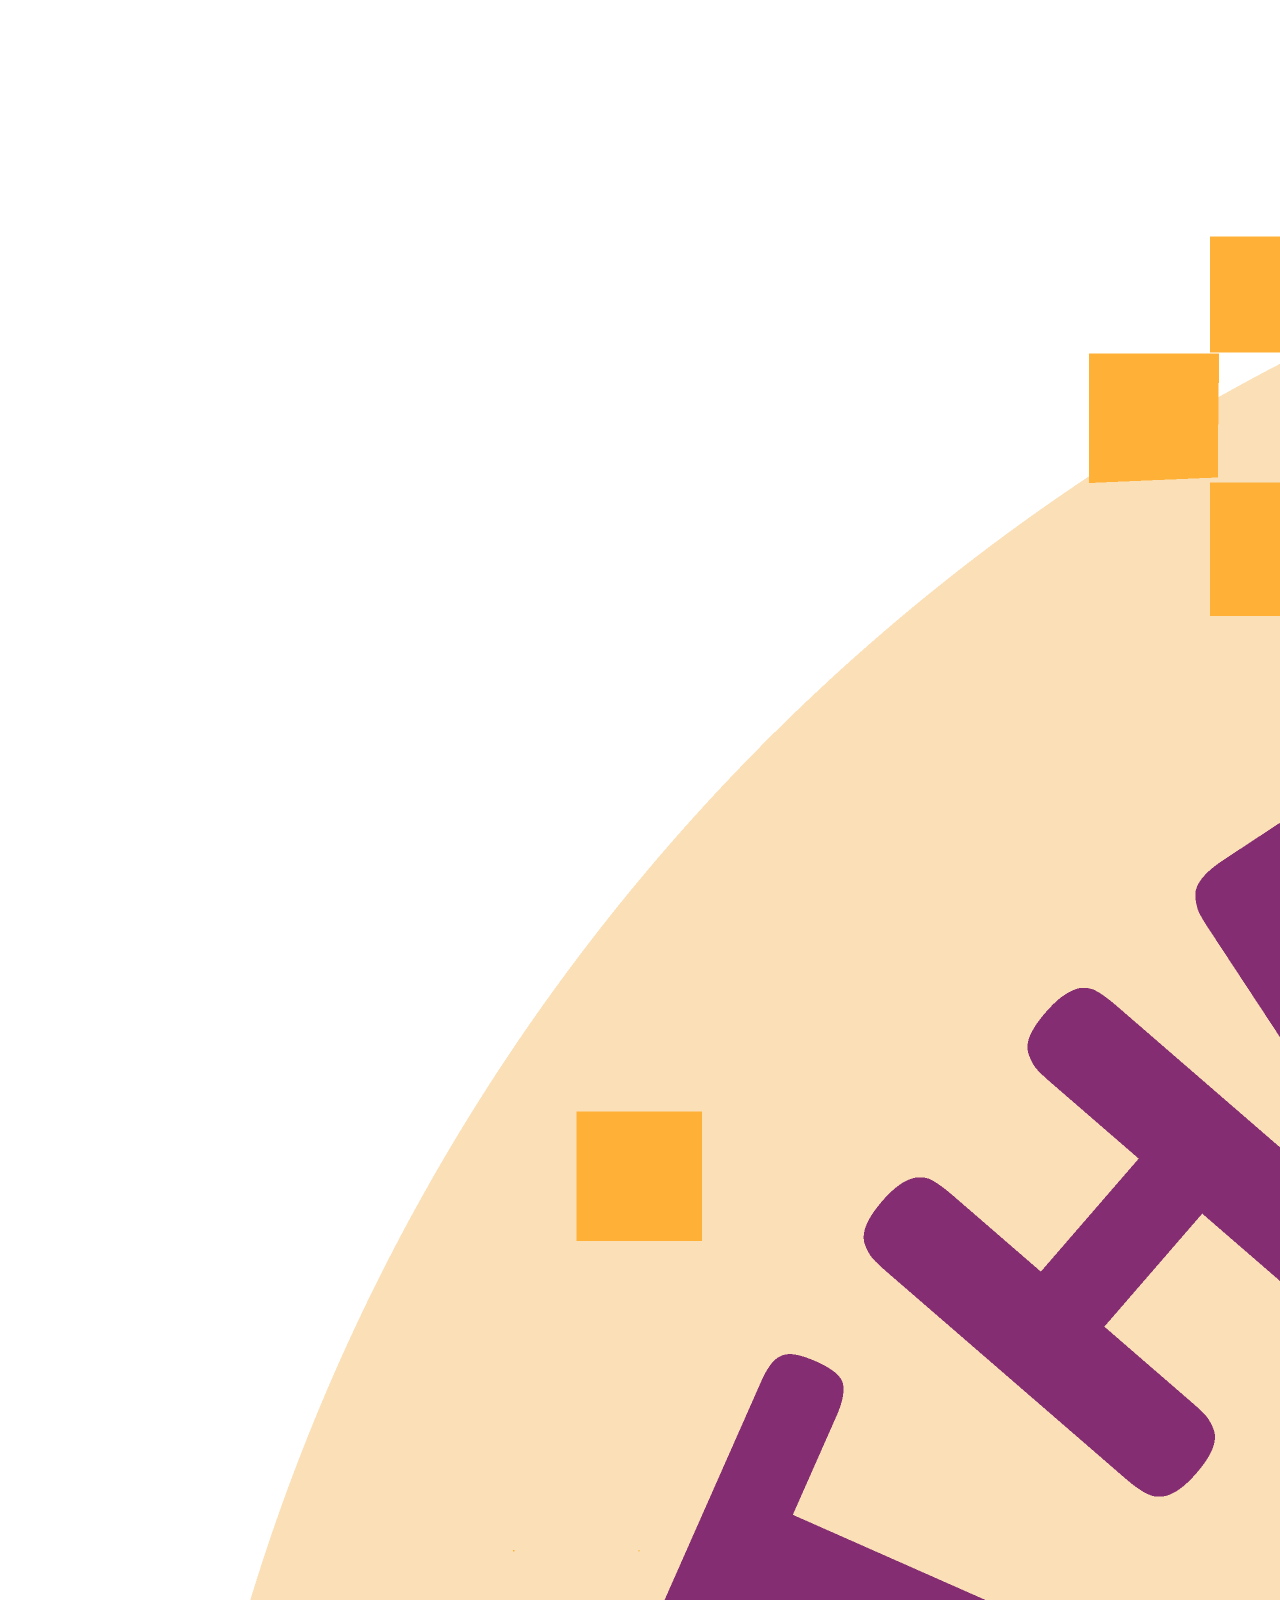
==== commit 624d5e22: "Subiendo aplicacion unicamente para mobile con funcionalidad en las primeras dos pantallas" ====
--- a/index.html
+++ b/index.html
@@ -6,21 +6,344 @@
     <link rel="icon" type="image/png" href="IMG/logo_finanzas-02.png"/>
     <title>THRIFTSURE</title>
     <link rel="stylesheet" media="(max-width: 375px)" href="style.css"/>
-    <link href="https://fonts.googleapis.com/css?family=Muli&display=swap" rel="stylesheet">
 </head>
 
 <body>
 
-    <div class="container">
+    <div class="container" class="dissapear">
 
     <header class="header">
-        <img src="IMG/logo_finanzas-02.png" alt="THRIFTSURE" class="logo">
-        <input type="button" value="Iniciar Sesión" class="button"> 
-        <input type="button" value="Registro" class="button">
+        <div class="box-logo"><img src="IMG/logo_finanzas-02.png" alt="THRIFTSURE" class="logo"></div>
     </header>
+    <br>
+    <br>
+    <br>
+    <br>
+
+   <section  id="sectionWelcome" class="sectionWelc">
+    <h1><strong> <img src="IMG/bienvenida1.png" alt="" class="logo-bien">BIENVENIDA<img src="IMG/bienvenida2.png" alt="" class="logo-bien"> </strong></h1>
+    <h3>¿Sabias que THRIFTSURE es una aplicación que te permite controlar tus ingresos y gastos para llevar un mejor control de tus finanzas</h3>
+    <br>
+    <div class="buttons">
+    <input type="button" value="Regístrate" class="button" id="btnRegistro"><br><br>
+    <input type="button" value="Inicia Sesión" class="button" id="modalSesion"> 
+    </div>
+
+  
+    <div id="openModal" class="modalDialog">
+            <div>
+              <a href="#close" title="Close" class="close" onclick="javascript:CloseModal();">X</a>
+              <h2>Inicio de sesión</h2>
+              <br>
+              <div class="login-page">
+                    <div class="form">
+                      <form class="login-form">
+                          <div>
+                        <input class="inputSesion" type="text" placeholder="Correo"/>
+                        <br>
+                        <br>
+                        <input class="inputSesion" type="password" placeholder="Contraseña"/>
+                        </div>
+                        <br>
+                        <button class="button" id="ingresarModal">Ingresar</button>
+                        <p class="message">¿Olvidaste tu contraseña? <a href="#">Ingresa aquí</a></p>
+                      </form>
+                    </div>
+                  </div>
+            </div>
+</div>
+    </section>
+
+  
+
+    <section class="appear" id="sectionRegistrer">
+
+    <h1><strong> <img src="IMG/bienvenida1.png" alt="" class="logo-bien"> REGISTRO <img src="IMG/bienvenida2.png" alt="" class="logo-bien"> </strong></h1>
+
+    <form class="form">
+        <div class="row">
+          <div class="col-25">
+            <label for="name">Nombre</label>
+          </div>
+          <div class="col-75">
+            <input type="text" id="name" name="name">
+          </div>
+        </div>
+        <div class="row">
+          <div class="col-25">
+            <label for="mail">Edad</label>
+          </div>
+          <div class="col-75">
+            <input type="text" id="age" name="age">
+          </div>
+        </div>
+            <div class="row">
+          <div class="col-25">
+            <label for="mail">Correo</label>
+          </div>
+          <div class="col-75">
+            <input type="text" id="mail" name="mail">
+          </div>
+        </div>
+            <div class="row">
+          <div class="col-25">
+            <label for="mail">Contraseña</label>
+          </div>
+          <div class="col-75">
+            <input type="password" id="password" name="password" value="secret">
+          </div>
+        </div>
+        <br>
+        <div class="row">
+                <input type="button" value="Cancelar" class="button" id="btnCancelar">
+                <input type="button" value="Aceptar" class="button" id="btnAceptar">
+        </div>
     
-
-
+    </form>
+    </section>
+
+
+<section class="perfil" id="sectionPerfil">
+        <p>Lorem ipsum dolor sit amet, consectetur adipisicing elit. Ipsam optio fuga at culpa, perferendis recusandae vitae, unde temporibus nobis illum animi quod, aspernatur laudantium debitis saepe reprehenderit tenetur dignissimos quae!</p>
+</section>
 </div>
+
+
+
+
+
+
+
+
+<section class="sub-section" id="income">
+        <div class="return-logo">
+        <figure>
+            <img src="./iconos/return-10.png" alt="return" id="return-arrow">
+        </figure>
+        <div id="logo-sub">
+        <figure>
+            <img src="./IMG/logo_finanzas-02.png" alt="logo" id="logo">
+        </figure>
+    </div>
+    </div >
+        <h2>INGRESOS</h2>
+        <div class="container-icons">
+            <div class="container-icon-text">
+            <figure>
+                <img src="./iconos/icono-01.png" alt="salary" class="icon">
+            </figure>
+            <p>salario</p>
+        </div>
+        <div class="container-icon-text">
+            <figure>
+                <img src="./iconos/icono-02.png" alt="awards" class="icon">
+            </figure>
+            <p>premio</p>
+        </div>
+        <div class="container-icon-text">
+            <figure>
+                <img src="./iconos/icono-03.png" alt="gifts" class="icon">
+            </figure>
+            <p>regalo</p>
+        </div>
+        <div class="container-icon-text">
+            <figure>
+                <img src="./iconos/icono-04.png" alt="sales" class="icon">
+            </figure>
+            <p>venta</p>
+        </div>
+        <div class="container-icon-text">
+            <figure>
+                <img src="./iconos/icono-05.png" alt="rental" class="icon">
+            </figure>
+            <p>alquiler</p>
+        </div>
+        <div class="container-icon-text">
+            <figure>
+                <img src="./iconos/icono-06.png" alt="refunds" class="icon">
+            </figure>
+            <p>reembolso</p>
+        </div>
+        <div class="container-icon-text">
+            <figure>
+                <img src="./iconos/icono-07.png" alt="coupons" class="icon">
+            </figure>
+            <p>cupón</p>
+        </div>
+        <div class="container-icon-text">
+            <figure>
+                <img src="./iconos/icono-09.png" alt="others" class="icon" id="other">
+            </figure>
+            <p>otro</p>
+        </div>
+        </div>
+        <div class="container-input-button">
+          <h3>monto</h3>
+          <label for="amount">
+          <input type="text" class="box" id="amount-income" required /><br>
+          <input type="button" value="Aceptar" id="button-acept" />
+        </div>
+      </section>
+
+      <section class="sub-section" id="expenses">
+            <div class="return-logo">
+            <figure>
+                <img src="./iconos/return-10.png" alt="return" id="return-arrow">
+            </figure>
+            <div id="logo-sub">
+            <figure>
+                <img src="./IMG/logo_finanzas-02.png" alt="logo" id="logo">
+            </figure>
+        </div>  
+       </div> 
+    <h2>GASTOS</h2>
+    <div class="container-icons">
+        <div class="container-icon-text">
+        <figure>
+            <img src="./iconos/gastos-01.png" alt="pay" class="icon">
+        </figure>
+        <p>Laboratoria</p>
+    </div>
+    <div class="container-icon-text">
+        <figure>
+            <img src="./iconos/gastos-02.png" alt="rent" class="icon">
+        </figure>
+        <p>renta</p>
+    </div>
+    <div class="container-icon-text">
+        <figure>
+            <img src="./iconos/gastos-03.png" alt="services" class="icon">
+        </figure>
+        <p>servicios</p>
+    </div>
+    <div class="container-icon-text">
+        <figure>
+            <img src="./iconos/gastos-04.png" alt="travel" class="icon">
+        </figure>
+        <p>viajes</p>
+    </div>
+    <div class="container-icon-text">
+        <figure>
+            <img src="./iconos/gastos-05.png" alt="healt" class="icon">
+        </figure>
+        <p>salud</p>
+    </div>
+    <div class="container-icon-text">
+        <figure>
+            <img src="./iconos/gastos-06.png" alt="meal" class="icon">
+        </figure>
+        <p>comida</p>
+    </div>
+    <div class="container-icon-text">
+        <figure>
+            <img src="./iconos/gastos-07.png" alt="car" class="icon">
+        </figure>
+        <p>automóvil</p>
+    </div>
+    <div class="container-icon-text">
+        <figure>
+            <img src="./iconos/gastos-09.png" alt="others" class="icon" id="other">
+        </figure>
+        <p>otro</p>
+    </div>
+    </div>
+    <div class="container-input-button">
+      <h3>monto</h3>
+      <label for="amount">
+      <input type="text" class="box" id="amount-income" required /><br>
+      <input type="button" value="Aceptar" id="button-acept" />
+    </div>
+  </section>
+
+      <section class="transferencia">
+            <div>
+                <div class="header-transferencia">
+                        <img src="IMG/logo_finanzas-02.png">
+                </div>
+                <div class="title-transferencia">
+                    <h1>TRANSFERENCIA</h1>
+                </div>
+                <div>
+                    <div class="box-input">
+                        <p>DE:</p>
+                        <input type="email" placeholder="ejemplo@ejemplo.com" class="input-inf">
+                    </div>
+                    <div  class="box-input">
+                        <p>Para:</p>
+                        <input type="email" placeholder="ejemplo@ejemplo.com" class="input-inf" id="destinatario">
+                    </div>
+                    <div  class="box-input">
+                        <p>Moneda:</p>
+                        <select id="select-money">
+                            <option value="mexico">$(MXN)</option>
+                            <option vale="usd">$(USD)</option>
+                            <option value="euro">€ (EURO)</option>
+                        </select>
+                    </div>
+                    <div  class="box-input">
+                        <p>Monto:</p>
+                        <input type="text" placeholder="$0,000" class="input-inf" id="monto">
+                    </div>
+                    <div  class="box-input">
+                        <p>Concepto:</p>
+                        <input type="text"  class="input-inf">
+                    </div>
+                    <div class="btn-acept">
+                        <input type="button" value="ACEPTAR" id="btn-yes" class="btn-yes">
+                    </div>
+                </div>
+                <div class="modal-yes" id="modal-yes">
+                    <h2>¡TRANSFERENCIA EXITOSA!</h2>
+                    <p> Enviado a:</p>
+                    <p id="destinity"></p>
+                    <p>Monto:</p>
+                    <p id="monto-a"></p>
+                    <input type="button" id="btn-modal" class="btn-modal" value="ACEPTAR">
+                </div>
+            </div>
+
+            <section class="afore">
+                    <div class="header">
+                       <div>
+                           <img src="/logo_finanzas-02.png" alt="" class="logo">
+                        </div>
+                       <div class="navbar-header">
+                           <ul class="nav">
+                               <li class="lista"> Inicio</li> <br>
+                               <li class="lista">Transferencia</li> <br>
+                               <li class="lista">Ahorro</li> <br>
+                               <li class="lista">Afore</li> <br>
+                           </ul>
+                       </div>
+                   </div>
+                   <h2 class="title">AFORE</h2>
+                   <p>Vincula tu cuenta de AFORE</p>
+                   <div class="plus">
+                   <img src="/plus.png" alt=""/>
+                   </div>
+                   <p>¿Deseas domiciliar un porcentaje de tu sueldo a tu AFORE?</p><a href="#">Click aquí</a>
+                </section>
+                <section>
+                   <div class="domicilia-section">
+                       <div>
+                           <img src="/logo_finanzas-02.png" alt="" class="logo">
+                       </div>
+                   <div class="navbar-header">
+                         <h2>DOMICILIA TU AFORE</h2>
+                   </div><br>
+                       <h3>Saldo actual</h3> <br><br>
+                       <input type="number" placeholder="$10,000.00" class="ingreso"> <br> <br> <br> <br>
+                       <p>Deseo aportar el <input type="number" placeholder="$">de mi salario</p>
+                       <p>corresponde a <input type="number" placeholder="$">mxn</p> <br><br><br> <br>
+                       <button>Aceptar</button>
+                   </div>
+                </section>
+
+
+
+<script src="app.js"></script>
+<script src="https://ajax.googleapis.com/ajax/libs/jquery/3.4.1/jquery.min.js"></script>
+<script src="https://maxcdn.bootstrapcdn.com/bootstrap/3.4.0/js/bootstrap.min.js"></script>
+
 </body>
 </html>--- a/style.css
+++ b/style.css
@@ -1,55 +1,445 @@
 @media only screen and (max-width: 375px) and (min-width: 320px){
 
-*{
-    box-sizing: border-box;
-}
-
-body{
-    width: 375px;
-    height: 482px;
-    background-color: #842d73;
-    color: #FBDFB6;
-    padding: 0;
-    margin: 0;
-    font-family: 'Muli', sans-serif;
-}
-
-.container{
-
-    width: 100%;
-    height: 100%;
-    margin: 0px auto;
-}
-
-.header{
-    width: 100%;
-    height: 20%;
-
-}
-
-.logo{
-
-    width: 100px;
-    height: 100px;
-    justify-content: center;
-    justify-items: center;
-}
-
-.button {
-    margin: 3px;
-    padding: 0;
-    width: 65px;
-    height: 15px;
-    font-size: 10px;
-    text-align: center;
-    border: 1px #FBDFB6  solid;
-    color: #FBDFB6;
-    border-radius: 3px;
-    background: transparent;
-    float: right;
-    font-family: 'Muli', sans-serif;
-    
-    
-}
-
-}+    *{
+        box-sizing: border-box;
+    }
+    
+    body{
+        width: 375px;
+        height: 482px;
+        
+        color: #FBDFB6;
+        padding: 0;
+        margin: 0;
+        font-family: 'Muli', sans-serif;
+    }
+    
+    .container{
+    
+        width: 100%;
+        height: 100%;
+        margin: 0px auto;
+    }
+    
+    .header{
+        width: 100%;
+        height: 18%;
+        margin: 0p;
+        padding: 0;
+        background-color: #842d73;
+    
+    }
+    
+    .bienvenida{
+        margin: 10px;
+        padding: 0;
+        
+    }
+    
+    .box-logo{
+        width: 130px;
+        height: 130px;
+        margin-left: auto;
+        margin-right: auto;
+        padding: 2px;
+    }
+    
+    .logo{
+        margin: 0;
+        padding: 0;
+        width: 100%;
+        height: 100%;
+        
+    }
+    
+    .button {
+        padding: 0;
+        width: 110px;
+        height: 50px;
+        font-size: 15px;
+        text-align: center;
+        border: 1px #FBDFB6  solid;
+        color: #FBDFB6;
+        border-radius: 3px;
+        background: #842d73;
+        font-family: 'Muli', sans-serif;
+    }
+    
+    
+    
+    h1{
+        color: #842d73;
+        font-family: 'Muli', sans-serif;
+        padding: 0;
+        margin: 0;
+        font-size: 30px;
+        text-align: center;
+        font-weight: bold;
+    }
+    
+    h2{
+        color: #842d73;
+        font-family: 'Muli', sans-serif;
+        padding: 0;
+        margin: 0;
+        font-size: 25px;
+        text-align: center;
+        font-weight: bold;
+
+    }
+    p {
+        text-align: justify;
+        margin: 5px;
+        padding: 5px;
+        font-size: 15px;
+        color: #842d73;
+        
+    }
+    
+    h3 {
+        text-align: justify;
+        margin: 5px;
+        padding: 5px;
+        font-size: 17px;
+        color: #842d73;
+    }
+    
+    label {
+        text-align: center;
+        margin: 0;
+        padding: 0;
+        font-size: 20px;
+        font-weight: bold;
+        color: #842d73;
+    }
+    
+    .buttons{
+        width: 100px;
+        height: 50px;
+        margin-left: auto;
+        margin-right: auto;
+    }
+    
+    .logo-bien{
+        width: 25px;
+        height: 25px;
+    
+    }
+    
+    .appear, .disappear{
+        display: none;
+    }
+    
+    
+    .form  {
+        width: 90%;
+        height: 60%;
+        margin-left: auto;
+        margin-right: auto;
+        text-align: center;
+        padding: 0;
+    
+    }
+    
+    input[type=text], input[type=password] {
+        width: 60%;
+        padding: 10px;
+        border: 1px solid #842d73;
+        border-radius: 4px;
+        resize: vertical;
+        color: #842d73;
+      }
+    
+      label {
+        padding: 10px 1px 10px 0;
+        display: inline-block;
+        font-size:15px;
+      }
+      
+    
+    
+      input[type=button]:hover {
+        background-color: #842d73;
+      }
+    
+      .modalDialog {
+        position: fixed;
+        font-family: Arial, Helvetica, sans-serif;
+        top: 0;
+        right: 0;
+        bottom: 0;
+        left: 0;
+        background: rgba(0,0,0,0.8);
+        z-index: 99999;
+        display:none;
+        -webkit-transition: opacity 400ms ease-in;
+        -moz-transition: opacity 400ms ease-in;
+        transition: opacity 400ms ease-in;
+        pointer-events: auto;
+    }
+    .modalDialog > div {
+        width: 300px;
+        position: relative;
+        margin: 10% auto;
+        padding: 5px 20px 13px 20px;
+        border-radius: 10px;
+        background: #fff;
+        background: -moz-linear-gradient(#842D73);
+        background: -webkit-linear-gradient(#fff, #999);
+        background: -o-linear-gradient(#fff, #999);
+      -webkit-transition: opacity 400ms ease-in;
+    -moz-transition: opacity 400ms ease-in;
+    transition: opacity 400ms ease-in;
+    }
+    .close {
+        background: #842D73;
+        color: #FFFFFF;
+        line-height: 25px;
+        position: absolute;
+        right: -12px;
+        text-align: center;
+        top: -10px;
+        width: 24px;
+        text-decoration: none;
+        font-weight: bold;
+        -webkit-border-radius: 12px;
+        -moz-border-radius: 12px;
+        border-radius: 12px;
+        -moz-box-shadow: 1px 1px 3px #000;
+        -webkit-box-shadow: 1px 1px 3px #000;
+        box-shadow: 1px 1px 3px #000;
+    }
+    .close:hover { background: #00d9ff; }
+
+    .inputSesion{
+        margin-left: auto;
+        margin-right: auto;
+        padding: 0px;
+    }
+
+
+
+    #income {
+        background-color: white;
+      }
+      .return-logo {
+        width: 100%;
+        height: 16vh;
+        background: #842d73;
+        overflow: hidden;
+      }
+      #return-arrow {
+        width: 35px;
+        float: left;
+        margin-top: 12px;
+        margin-left: -20px;
+        margin-right: 55px;
+      }
+      #logo {
+        width: 67px;
+        float: left;
+      }
+      #logo-sub {
+        position: relative;
+        top: 0;
+        left: 13px;
+      }
+      .sub-section h2 {
+        color: #842d73;
+        font-weight: 700;
+        text-align: center;
+        margin-bottom: 5px;
+      }
+      .container-icons {
+        overflow: hidden;
+        width: 90%;
+        height: 90vh;
+        text-align: center;
+        margin-left: auto;
+        margin-right: auto;
+      }
+      .container-icon-text {
+        float: left;
+        width: 141px;
+        color: #842d73;
+      }
+      .icon {
+        width: 62px;
+        cursor: pointer;
+      }
+      #other {
+        margin: -6px;
+        width: 40px;
+      }
+      .container-input-button h3 {
+        font-weight: 400;
+        color: #842d73;
+        text-align: center;
+      }
+      .container-input-button {
+        overflow: hidden;
+        margin-right: auto;
+        margin-left: auto;
+        width: 43%;
+        text-align: center;
+      }
+      #amount-income {
+        display: block;
+        float: left;
+        border-radius: 10px;
+        border: 2px solid #ffb137;
+      }
+      #button-acept {
+        display: block;
+        float: left;
+        background-color: #ffb137;
+        border-radius: 10px;
+        color: #842d73;
+        font-weight: 600;
+        border-color: transparent;
+        cursor: pointer;
+      }
+
+      .header-transferencia{
+        box-sizing: border-box;
+        display: flex;
+        align-items: center;
+        padding: 10px;
+        background: #842D73;
+        width: 100vw;
+        height: 20vh;
+     }
+     .header-transferencia img{
+        display: inherit;
+        width: 100px;
+     }
+     .title-transferencia{
+        box-sizing: border-box;
+        width: 100%;
+        height: 10%;
+        display: flex;
+        flex-direction: row;
+        justify-content: flex-start;
+        align-items: center;
+     }
+     .title-transferencia h1{
+        padding: 0 0 0 15px;
+     }
+     .box-input{
+        box-sizing: border-box;
+        display: flex;
+        width: 100%;
+        height: 10%;
+        justify-content: flex-start;
+        align-items: center;
+     }
+     .box-input p{
+        font-size: 20px;
+        font-family: 'Muli', sans-serif;
+        padding: 5px;
+     }
+     .input-inf{
+        box-sizing: border-box;
+        display: flex;
+        width: 200px;
+        height: 45px;
+        border: solid 1px  #842D73;
+        border-radius: 15px;
+        font-size: 15px;
+     }
+     #select-money{
+        font-size: 20px;
+        background: white;
+        border-radius: 10px;
+     }
+     .btn-acept{
+        box-sizing: border-box;
+        display: flex;
+        width: 100%;
+        height: 20%;
+        justify-content: center;
+        align-items: center;
+     }
+     .btn-yes{
+        box-sizing: border-box;
+        display: flex;
+        width: 110px;
+        height: 50px;
+        font-size: 15px;
+        text-align: center;
+         border: 1px #FBDFB6  solid;
+        color: #FBDFB6;
+        border-radius: 3px;
+        background: #842d73;
+        font-family: 'Muli', sans-serif;
+        justify-content: center;
+     }
+     .modal-yes{
+        display: none;
+        visibility: collapse;
+        width: 300px;
+        height: 300px;
+        background: rgb(132, 45, 115, 0.9);
+        border-radius: 15px;
+        flex-direction: column;
+        align-items: center;
+        justify-content: space-around;
+        position: absolute;
+        z-index:1;
+     }
+     .modal-yes h2{
+        text-align: center;
+        color: #FFB137;
+        font-family: 'Muli', sans-serif;
+     }
+     .modal-yes p{
+        font-family: 'Muli', sans-serif;
+        color: #FBDFB6;
+     }
+     .btn-modal{
+        box-sizing: border-box;
+        width: 150px;
+        height: 50px;
+        font-size: 20px;
+        font-weight: bold;
+        text-align: center;
+        border: 1px #FBDFB6  solid;
+        color: #842D73;
+        border-radius: 30px;
+        background:#FFB137;
+        font-family: 'Muli', sans-serif;
+        justify-content: center;
+     }
+     
+     .plus{
+        width: 64x;
+        height:64px;
+        margin-top: 10%;
+        margin-bottom: 20%;
+        /* margin-right: auto;
+        margin-left: auto; */
+        text-align: center;
+     }
+
+     .ingreso{
+        margin-left: auto;
+        margin-right: auto;
+      }
+
+      .domicilia-section{
+        display: none;
+     }
+
+     .sub-section{
+         display: none;
+     }
+
+     .perfil{
+         display: none;
+     }
+     
+     
+     
+     
+    
+    }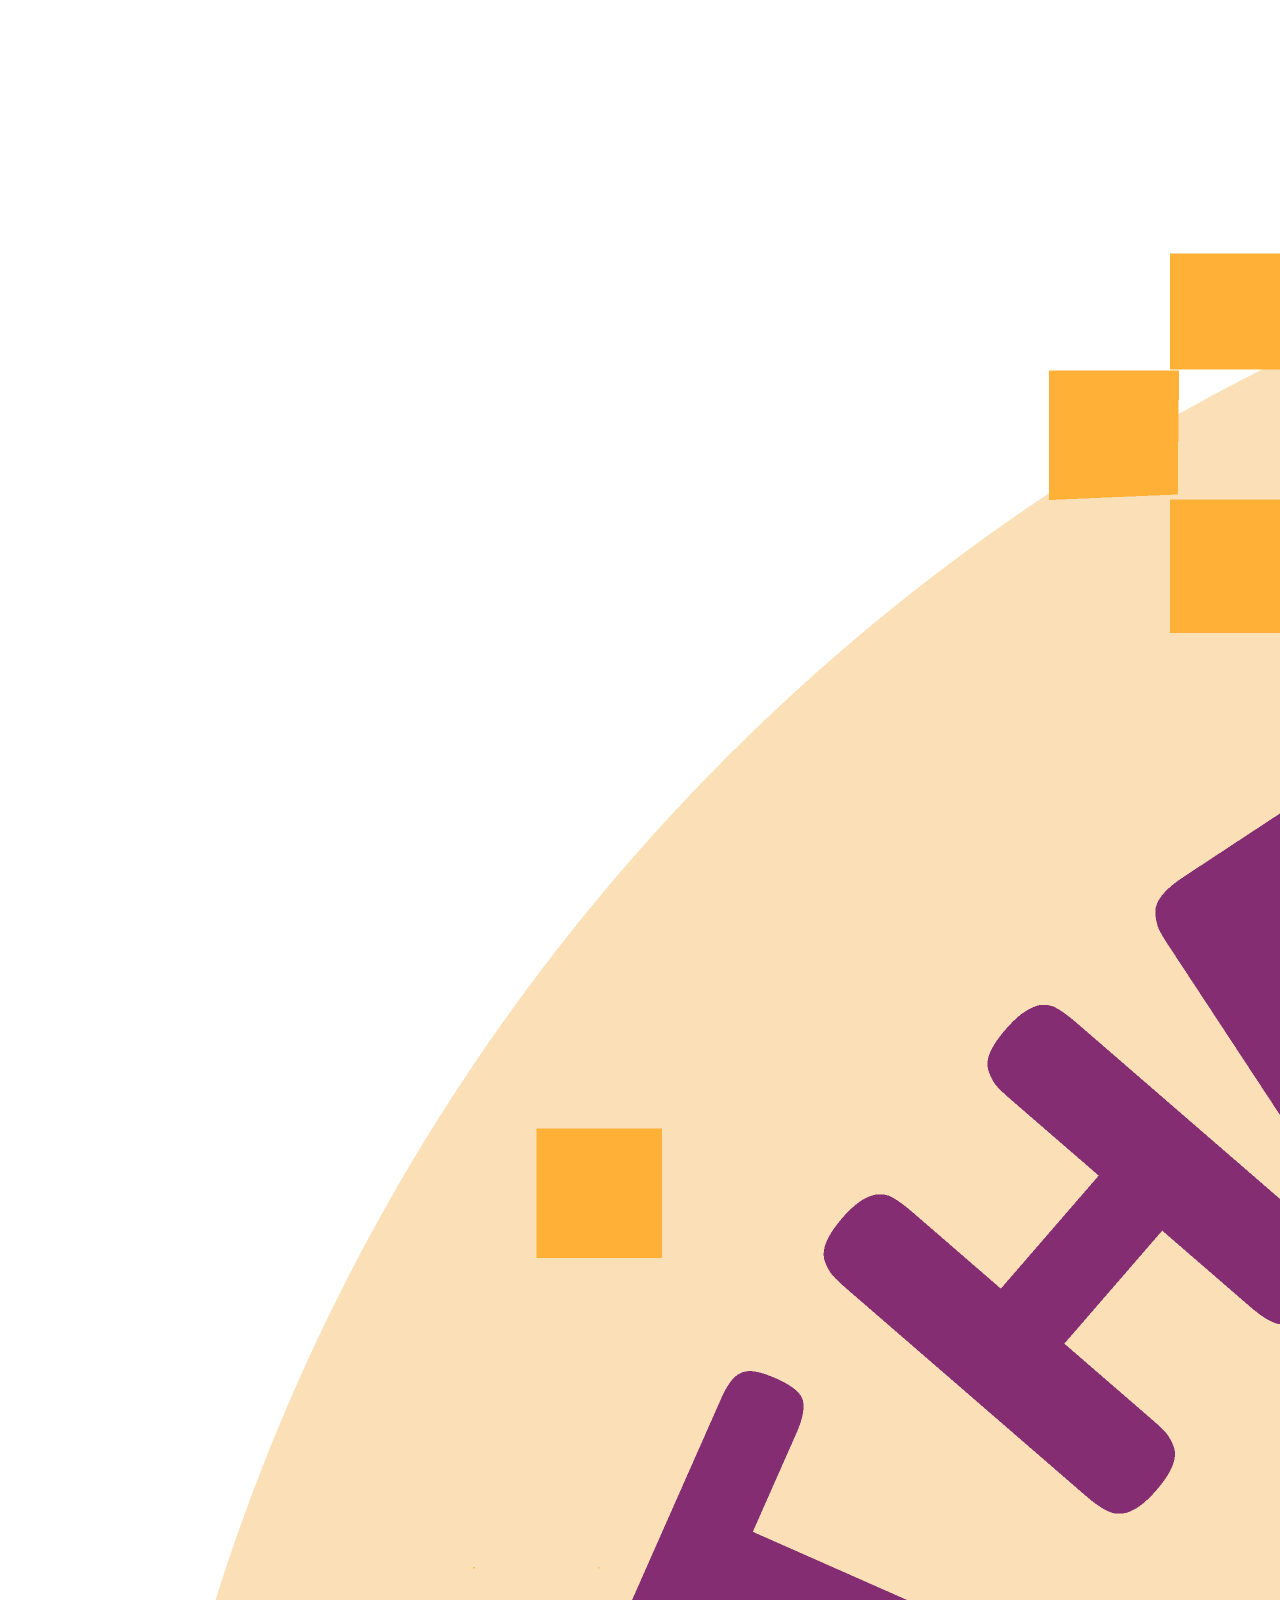
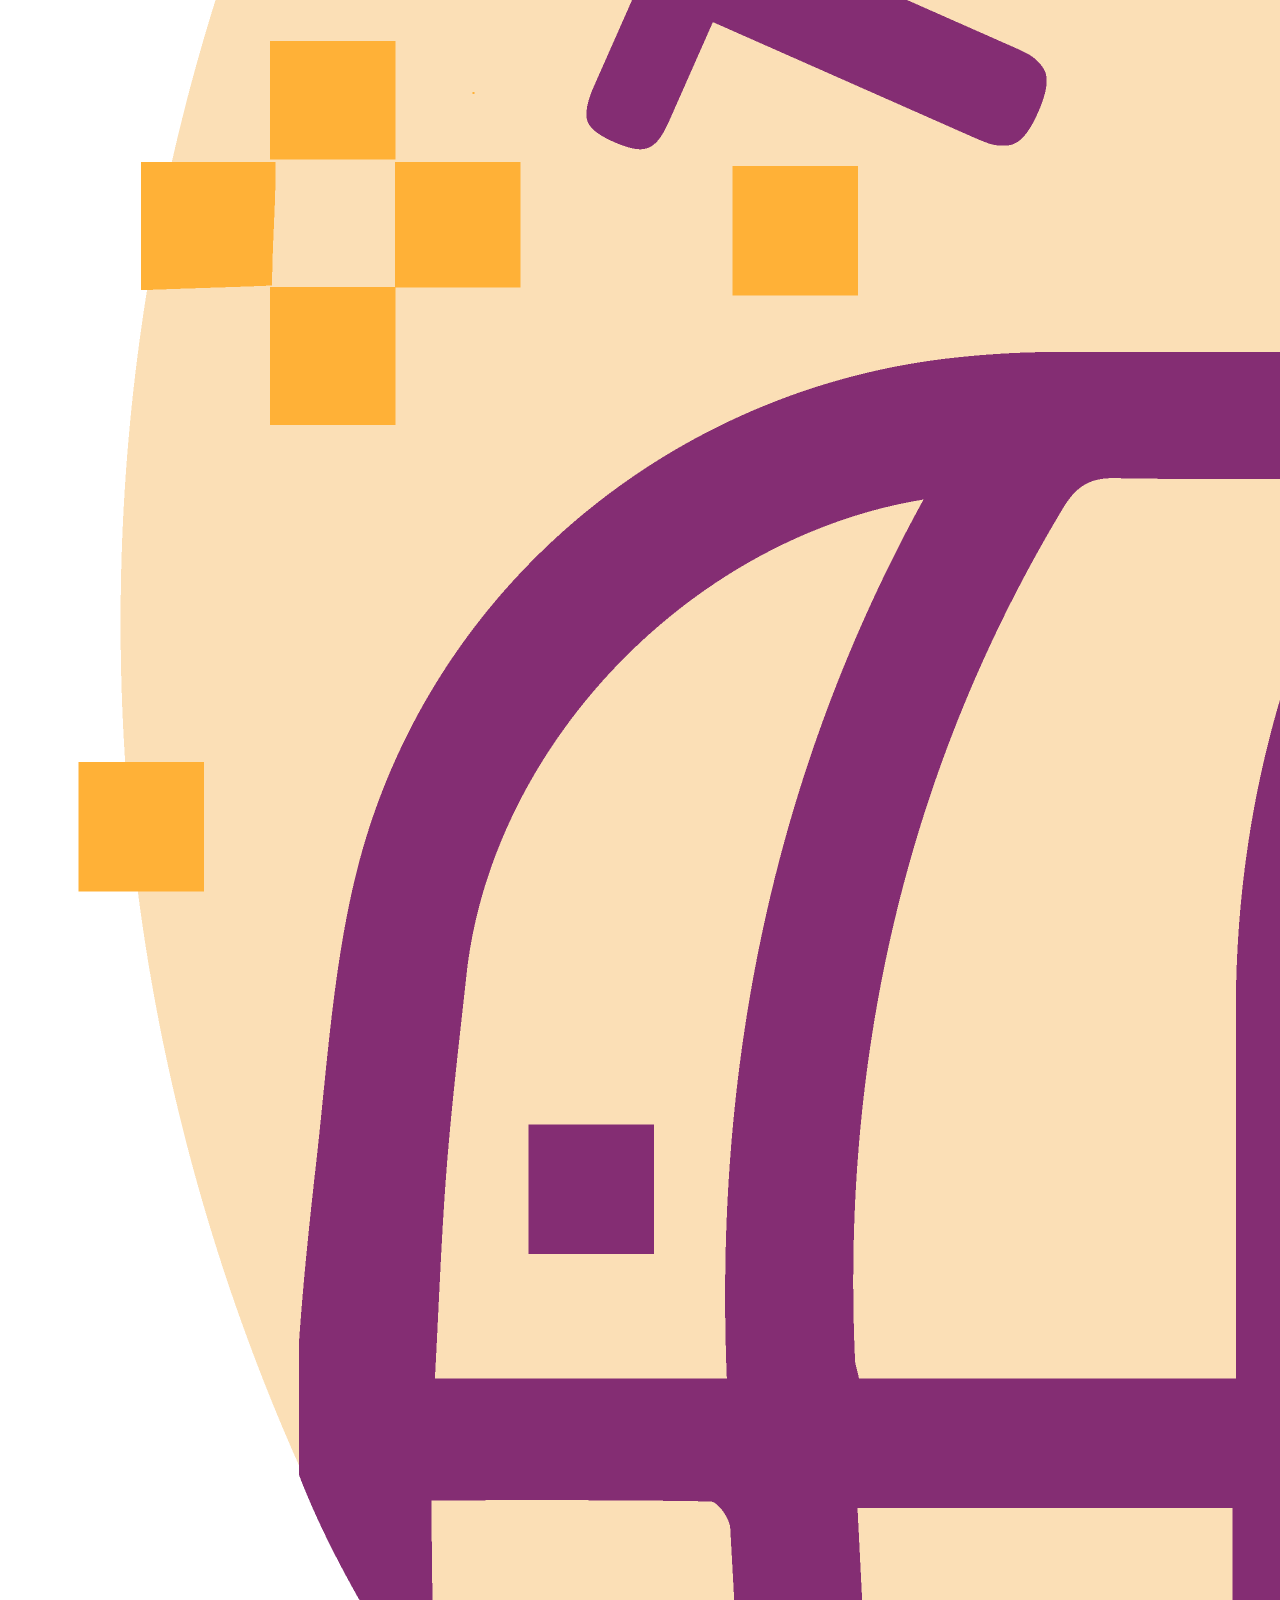
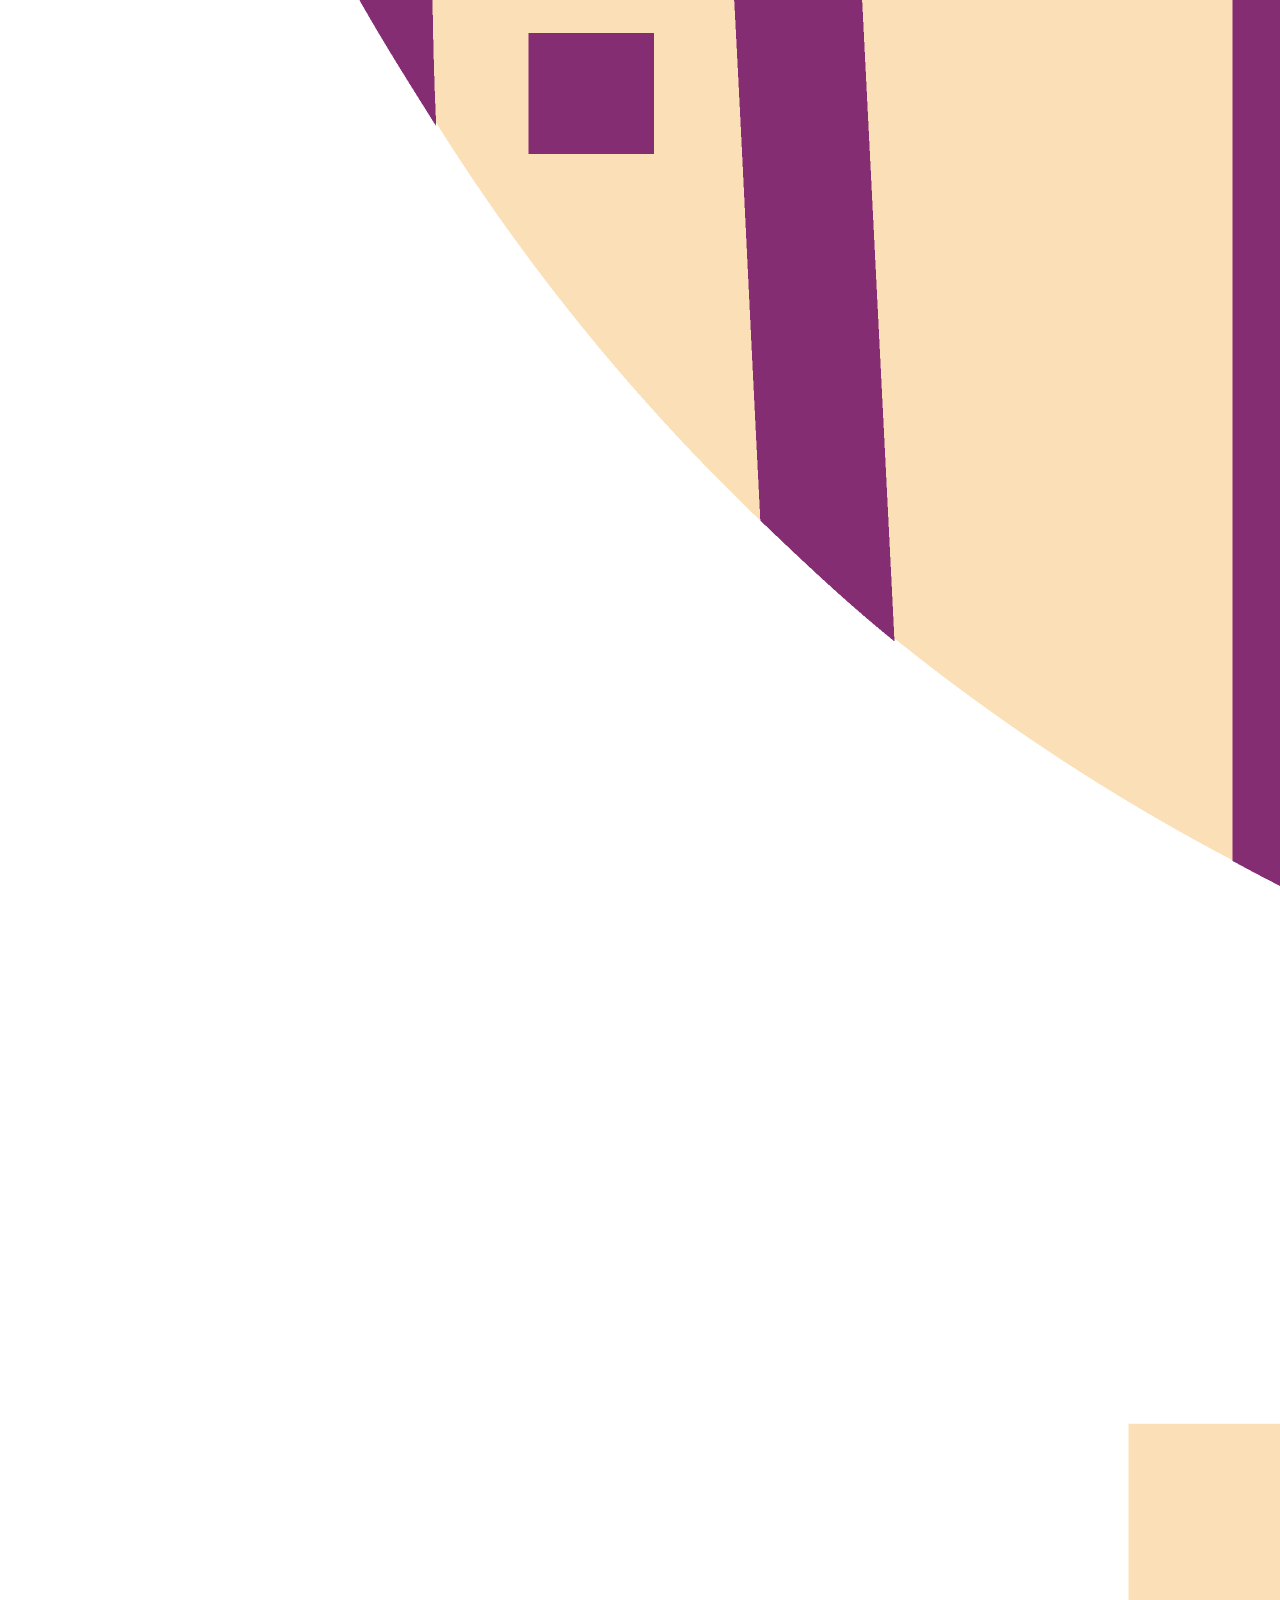
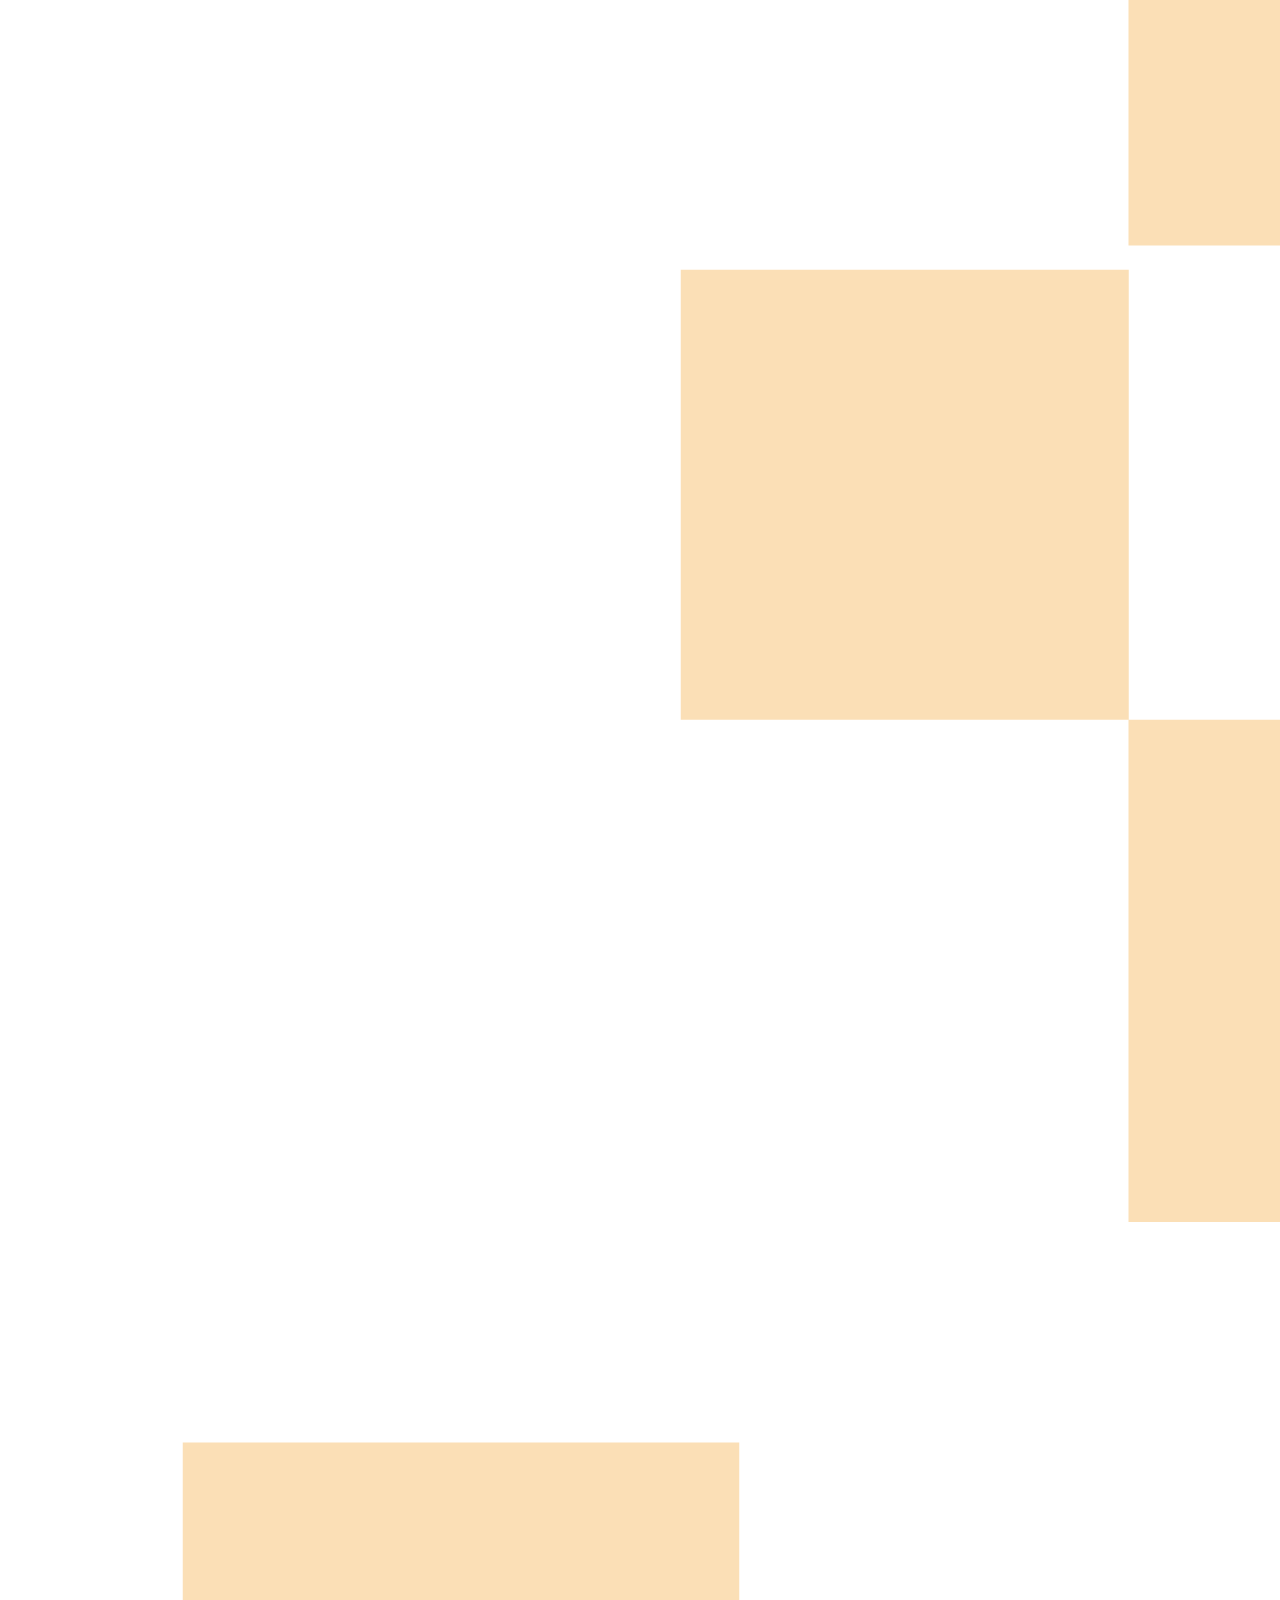
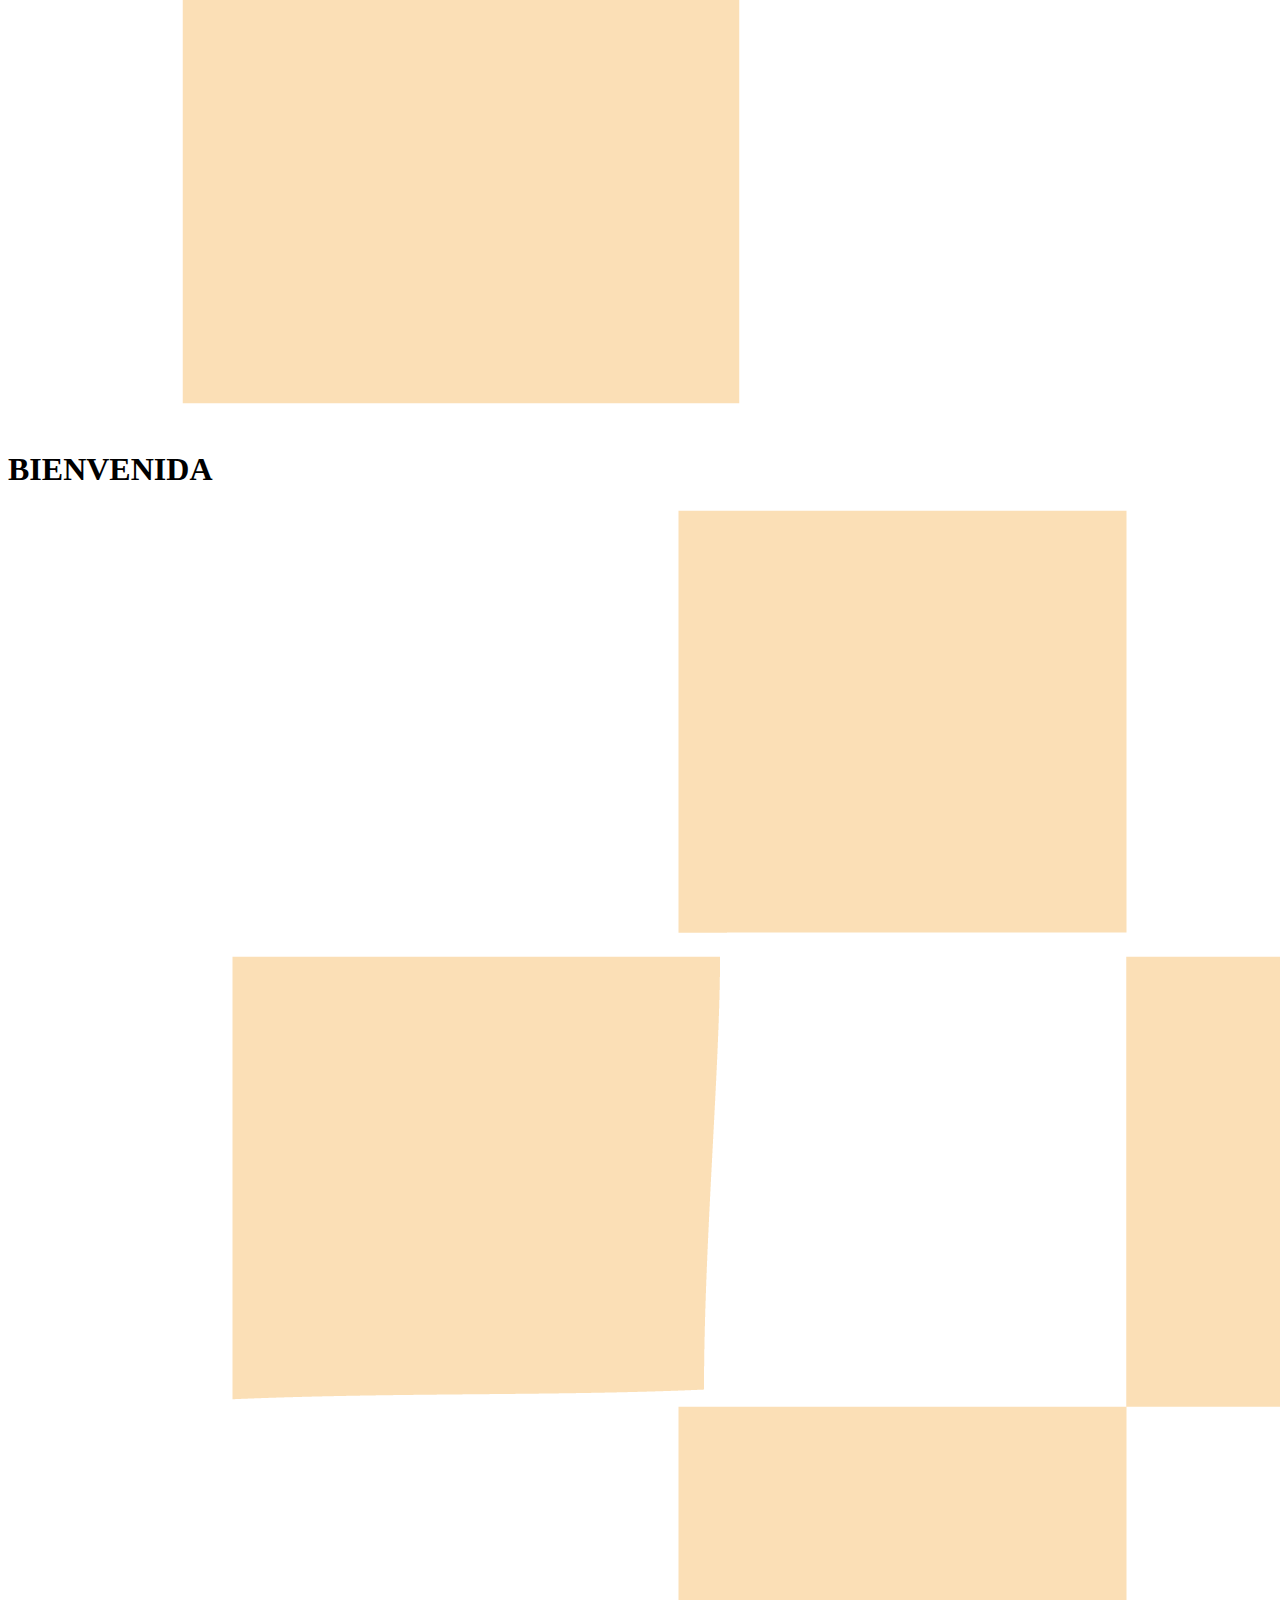
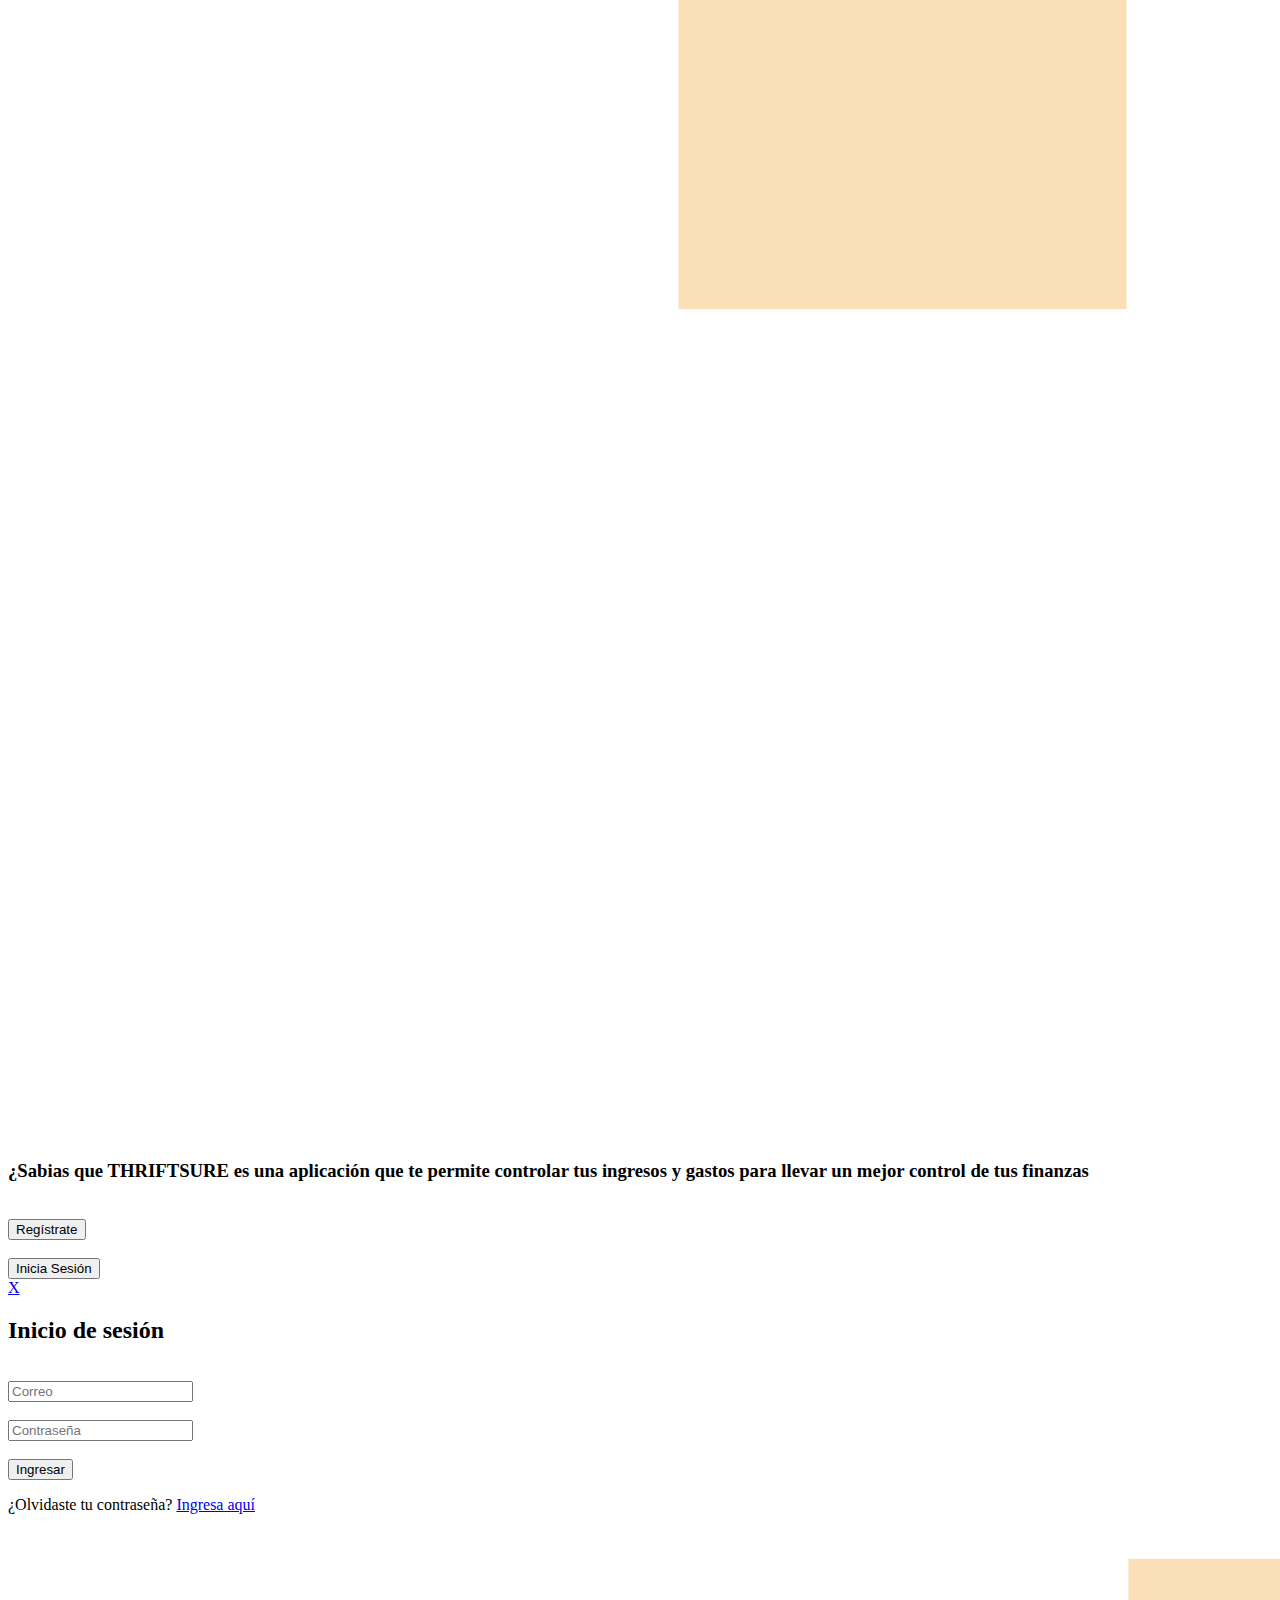
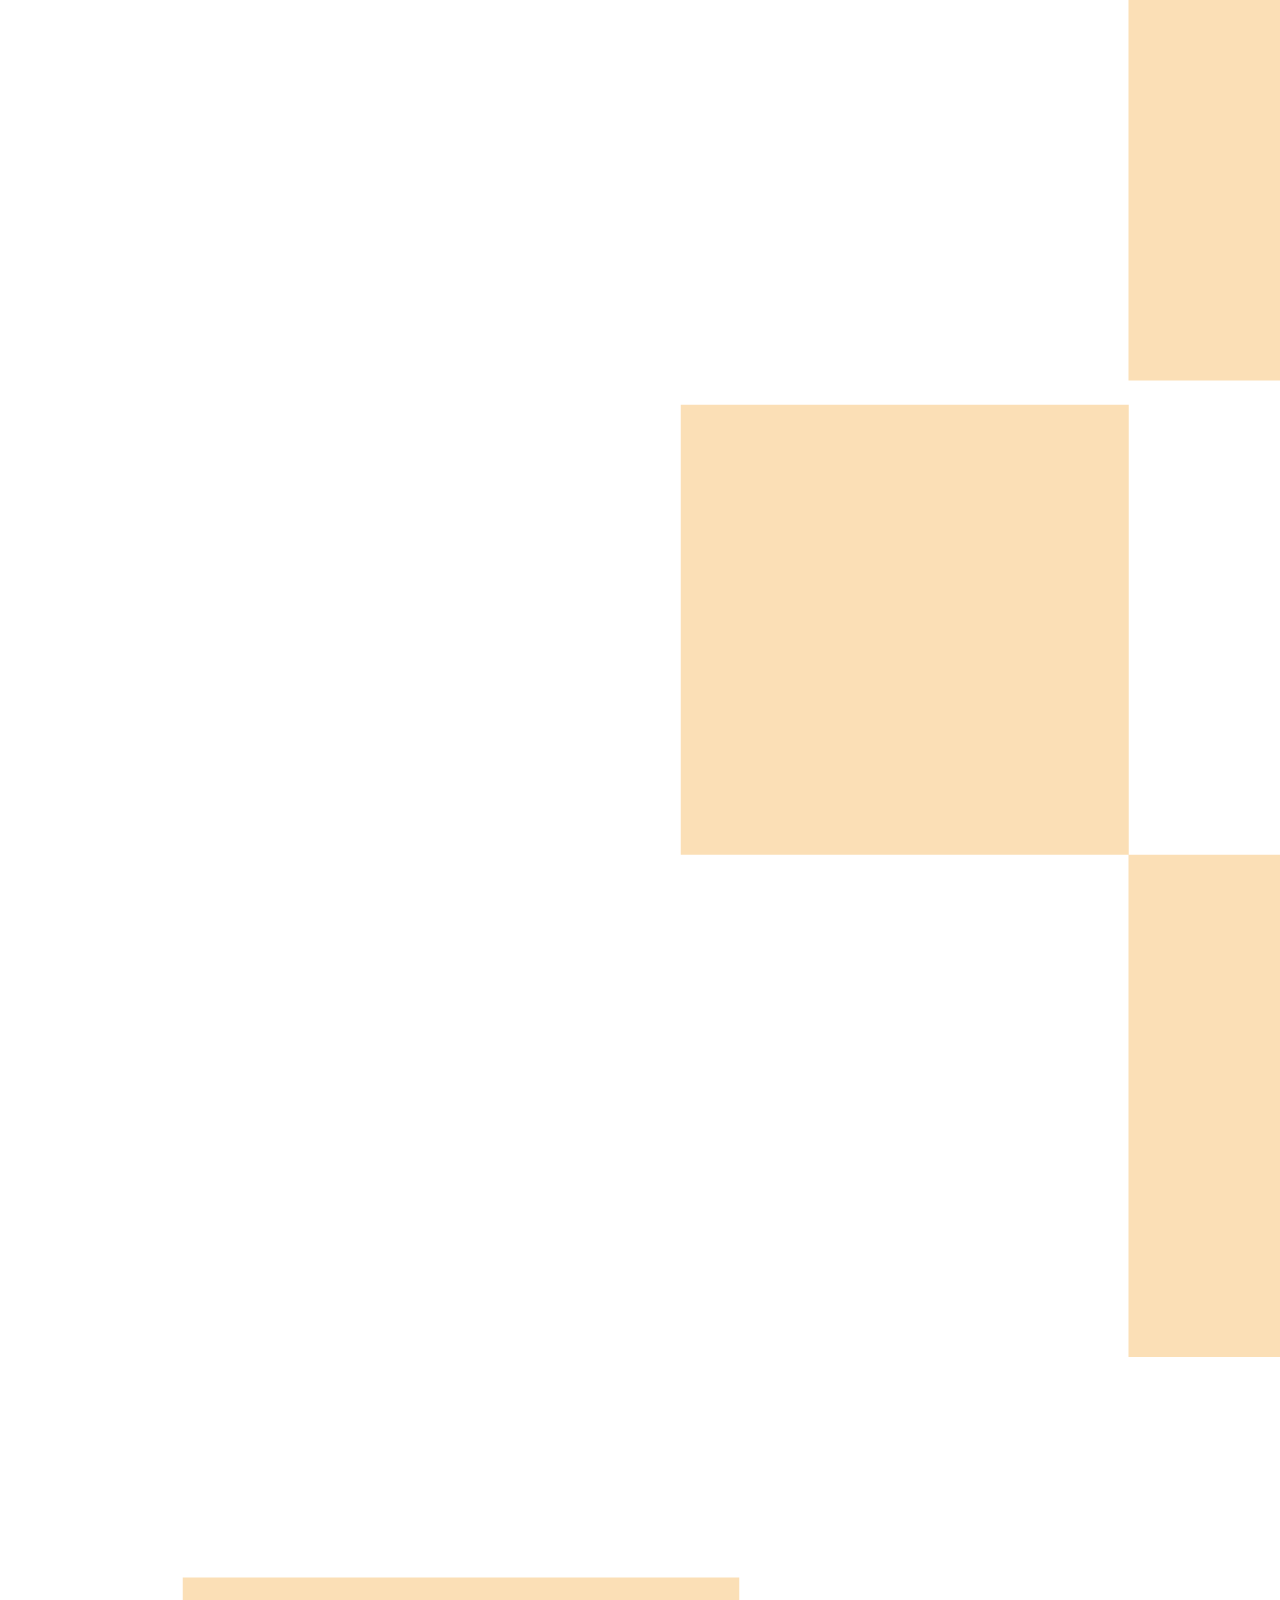
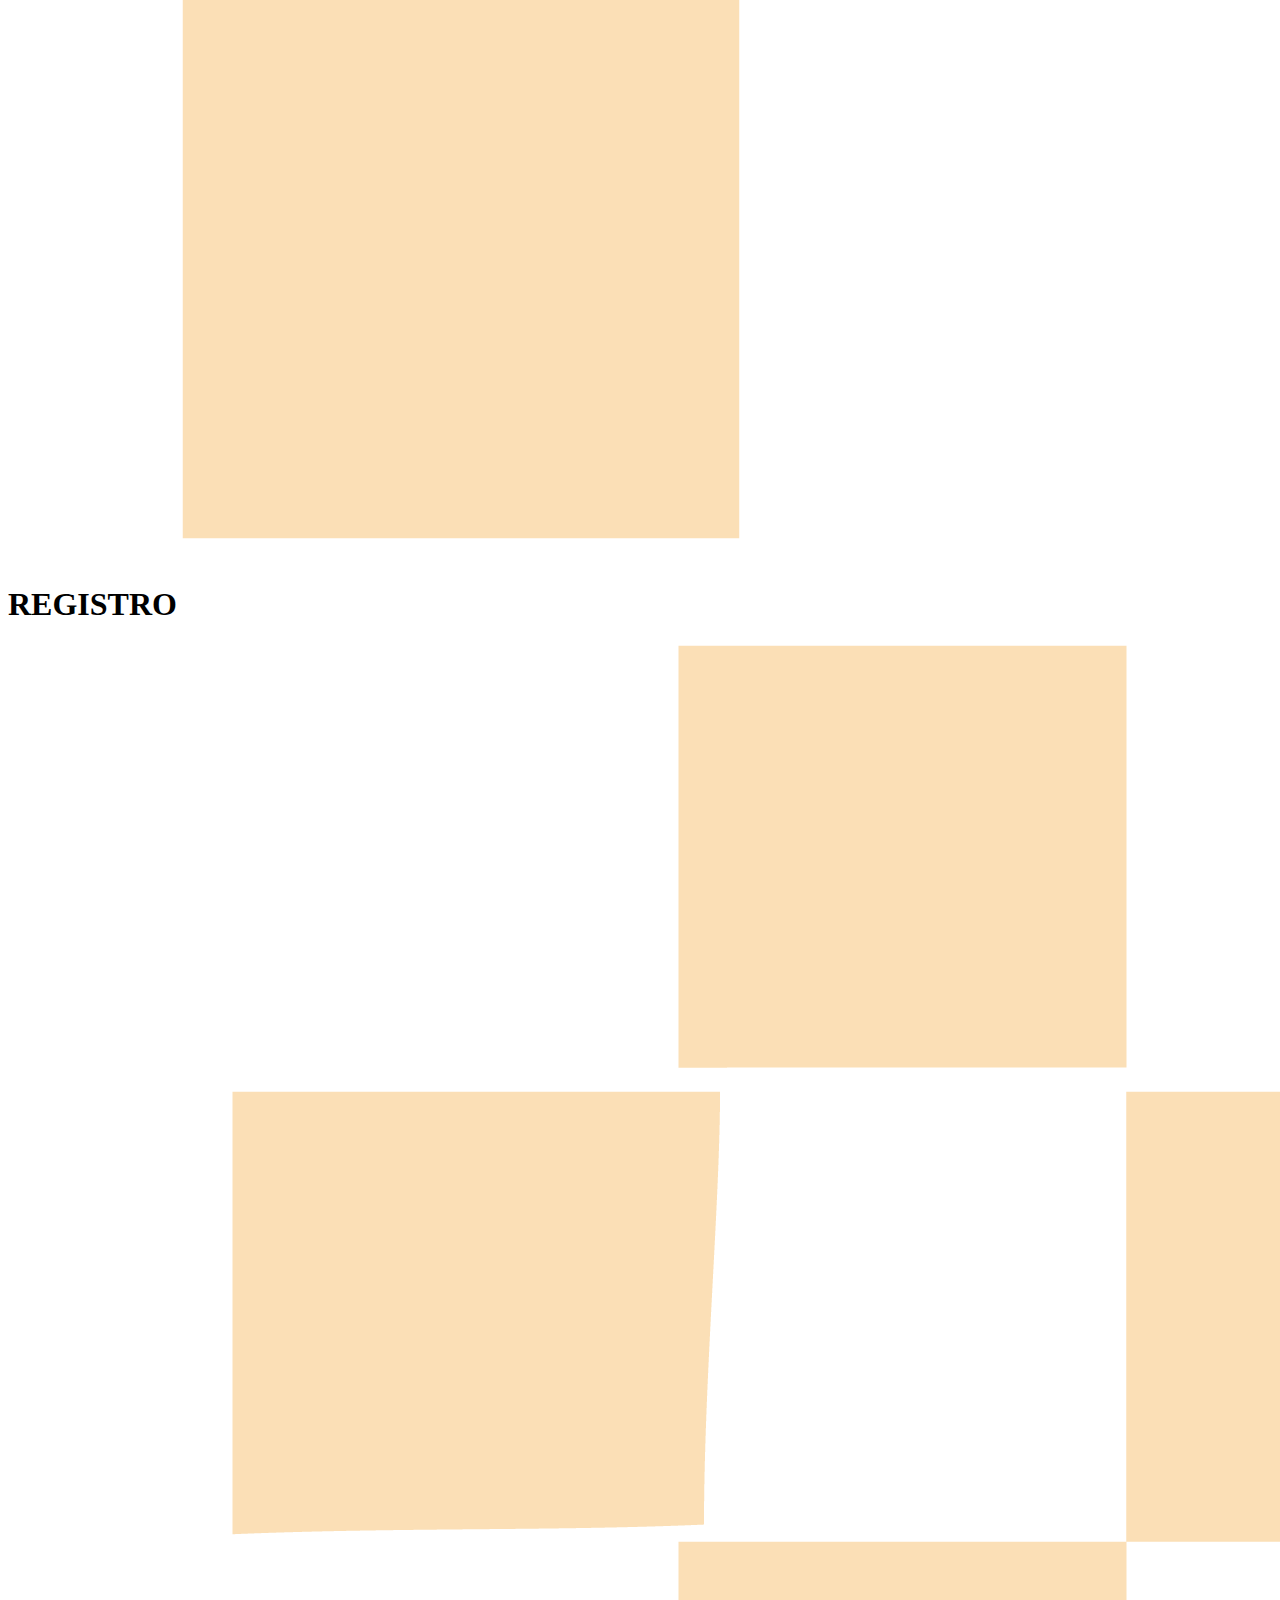
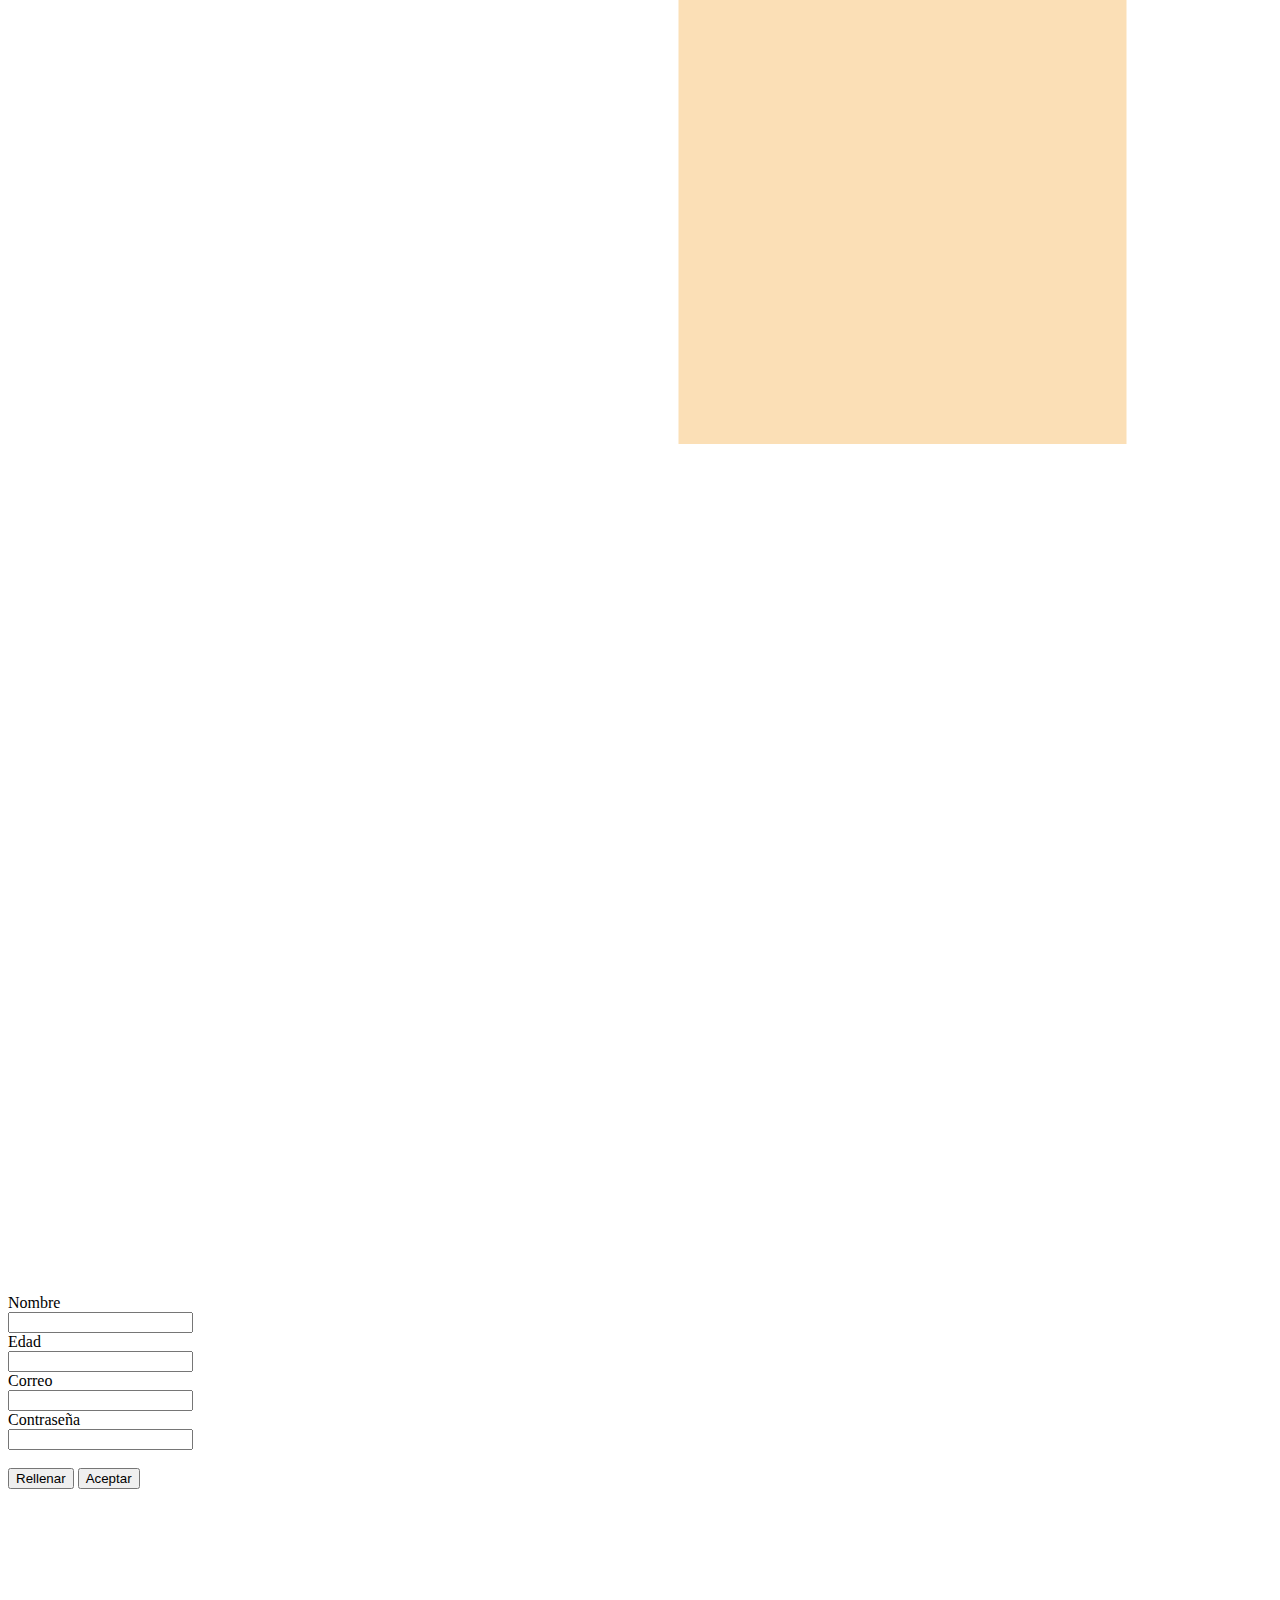
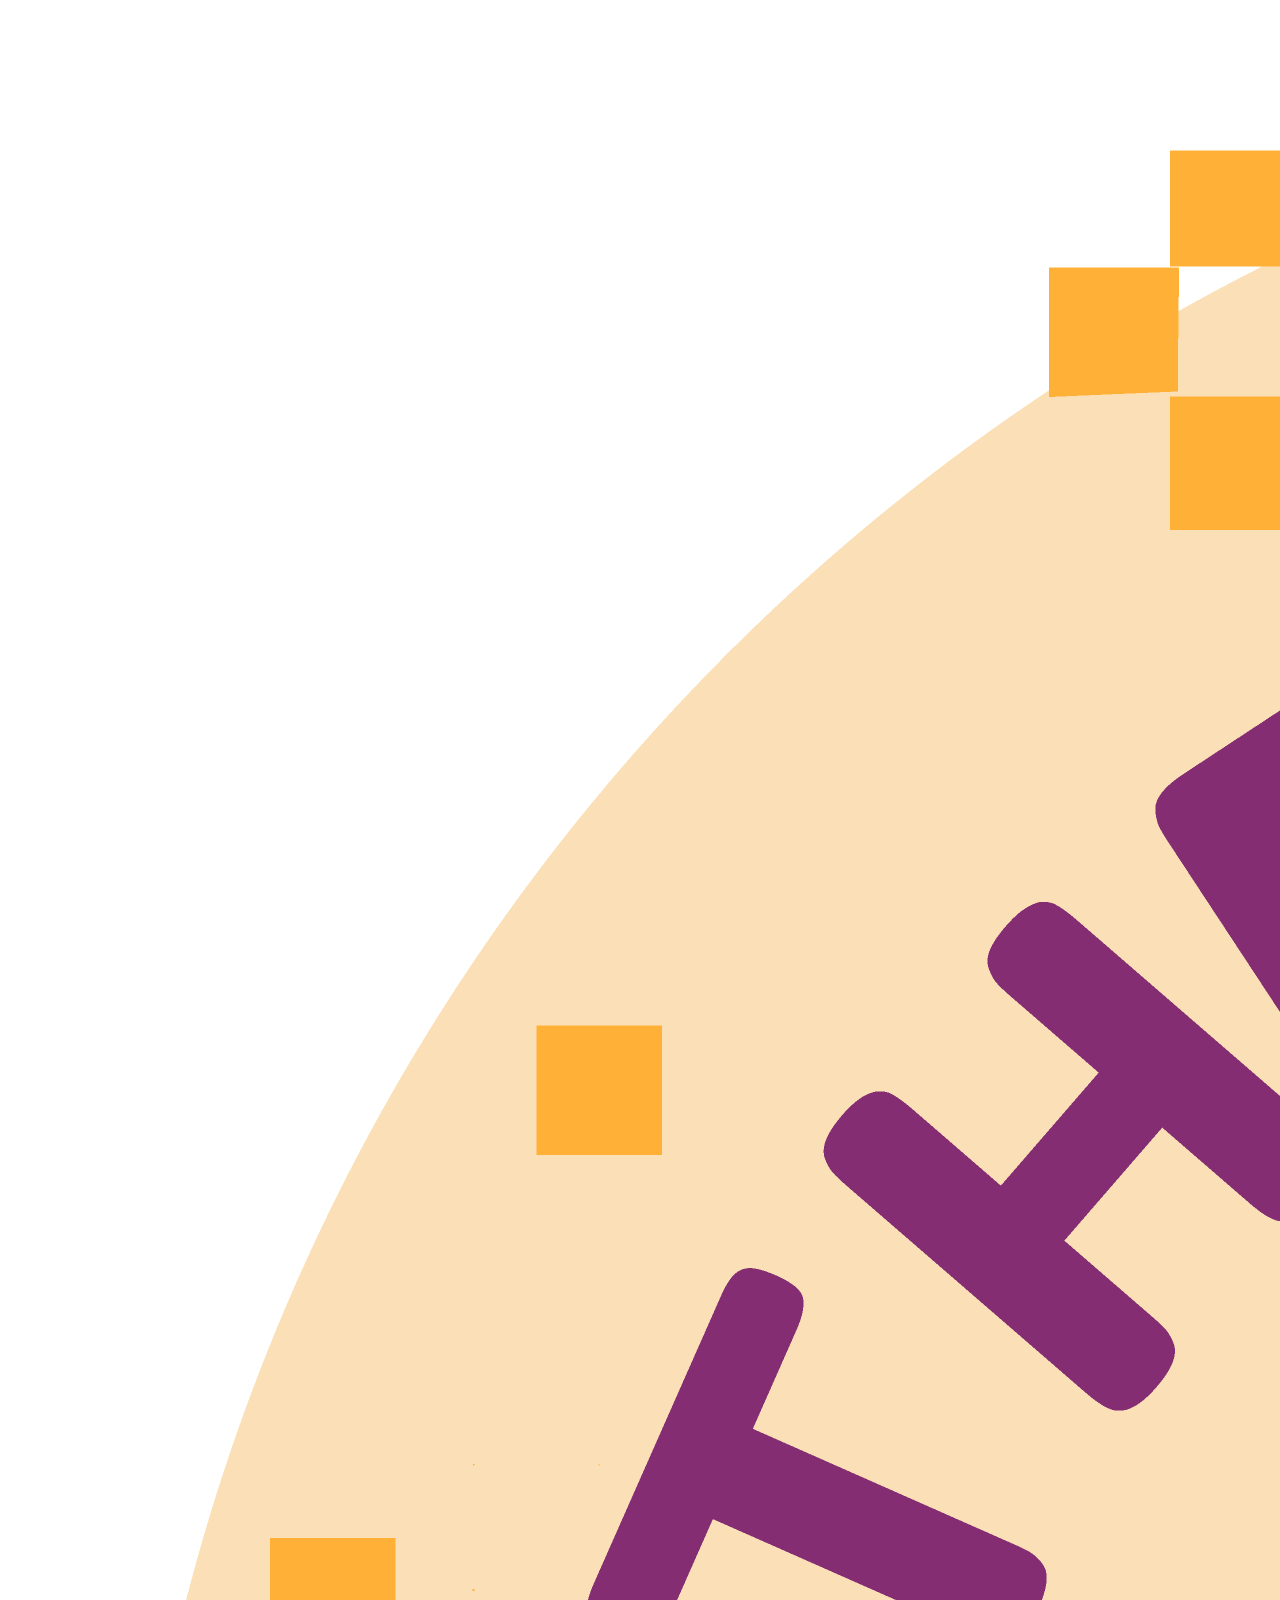
==== commit 87a05a2b: "v2" ====
--- a/index.html
+++ b/index.html
@@ -6,11 +6,13 @@
     <link rel="icon" type="image/png" href="IMG/logo_finanzas-02.png"/>
     <title>THRIFTSURE</title>
     <link rel="stylesheet" media="(max-width: 375px)" href="style.css"/>
+    <link rel="stylesheet" media="(max-width: 375px)" href="style2.css"/>
+    <link rel="stylesheet" href="https://cdnjs.cloudflare.com/ajax/libs/font-awesome/4.7.0/css/font-awesome.min.css">
 </head>
 
 <body>
 
-    <div class="container" class="dissapear">
+    <div id="container" class="dissapear">
 
     <header class="header">
         <div class="box-logo"><img src="IMG/logo_finanzas-02.png" alt="THRIFTSURE" class="logo"></div>
@@ -63,18 +65,18 @@
     <form class="form">
         <div class="row">
           <div class="col-25">
-            <label for="name">Nombre</label>
+            <label  for="name">Nombre</label>
           </div>
           <div class="col-75">
-            <input type="text" id="name" name="name">
+            <input type="text" id="nombre">
           </div>
         </div>
         <div class="row">
           <div class="col-25">
-            <label for="mail">Edad</label>
+            <label for="age">Edad</label>
           </div>
           <div class="col-75">
-            <input type="text" id="age" name="age">
+            <input type="number" id="age">
           </div>
         </div>
             <div class="row">
@@ -82,31 +84,46 @@
             <label for="mail">Correo</label>
           </div>
           <div class="col-75">
-            <input type="text" id="mail" name="mail">
+            <input type="text" id="mail">
           </div>
         </div>
             <div class="row">
           <div class="col-25">
-            <label for="mail">Contraseña</label>
+            <label for="password">Contraseña</label>
           </div>
           <div class="col-75">
-            <input type="password" id="password" name="password" value="secret">
+            <input type="password" id="password">
           </div>
         </div>
         <br>
         <div class="row">
-                <input type="button" value="Cancelar" class="button" id="btnCancelar">
+                <input type="button" value="Rellenar" class="button" id="btnCancelar">
                 <input type="button" value="Aceptar" class="button" id="btnAceptar">
         </div>
     
     </form>
     </section>
+</div>
 
 
 <section class="perfil" id="sectionPerfil">
-        <p>Lorem ipsum dolor sit amet, consectetur adipisicing elit. Ipsam optio fuga at culpa, perferendis recusandae vitae, unde temporibus nobis illum animi quod, aspernatur laudantium debitis saepe reprehenderit tenetur dignissimos quae!</p>
+        
+    <header class="header2">
+            <div class="box-logo2"><img src="IMG/logo_finanzas-02.png" alt="THRIFTSURE" class="logo"></div>
+            <div class="boxFotoPerfil"><img src="IMG/usuario.png" class="fotoPerfil"></div>
+    </header>
+            
+    <section class="buttonPerfil">
+    <p class="ingresos">Ingresos</p>
+    <p class="gastos">Gastos</p>
+    
+    
+    <button class="btnMas" id="buttonIngresos"><span class="icon-plus"></span></button>
+    <button class="btnMenos" id="buttonGastos"><span class="icon-minus"></span></button>
+    </section>
+        
 </section>
-</div>
+
 
 
 
@@ -118,11 +135,11 @@
 <section class="sub-section" id="income">
         <div class="return-logo">
         <figure>
-            <img src="./iconos/return-10.png" alt="return" id="return-arrow">
+            <img src="IMG/return-10.png" alt="return" id="return-arrow">
         </figure>
         <div id="logo-sub">
         <figure>
-            <img src="./IMG/logo_finanzas-02.png" alt="logo" id="logo">
+            <img src="IMG/logo_finanzas-02.png" alt="logo" id="logo">
         </figure>
     </div>
     </div >
@@ -130,49 +147,49 @@
         <div class="container-icons">
             <div class="container-icon-text">
             <figure>
-                <img src="./iconos/icono-01.png" alt="salary" class="icon">
+                <img src="IMG/icono-01.png" alt="salary" class="icon">
             </figure>
             <p>salario</p>
         </div>
         <div class="container-icon-text">
             <figure>
-                <img src="./iconos/icono-02.png" alt="awards" class="icon">
+                <img src="IMG/icono-02.png" alt="awards" class="icon">
             </figure>
             <p>premio</p>
         </div>
         <div class="container-icon-text">
             <figure>
-                <img src="./iconos/icono-03.png" alt="gifts" class="icon">
+                <img src="IMG/icono-03.png" alt="gifts" class="icon">
             </figure>
             <p>regalo</p>
         </div>
         <div class="container-icon-text">
             <figure>
-                <img src="./iconos/icono-04.png" alt="sales" class="icon">
+                <img src="IMG/icono-04.png" alt="sales" class="icon">
             </figure>
             <p>venta</p>
         </div>
         <div class="container-icon-text">
             <figure>
-                <img src="./iconos/icono-05.png" alt="rental" class="icon">
+                <img src="IMG/icono-05.png" alt="rental" class="icon">
             </figure>
             <p>alquiler</p>
         </div>
         <div class="container-icon-text">
             <figure>
-                <img src="./iconos/icono-06.png" alt="refunds" class="icon">
+                <img src="IMG/icono-06.png" alt="refunds" class="icon">
             </figure>
             <p>reembolso</p>
         </div>
         <div class="container-icon-text">
             <figure>
-                <img src="./iconos/icono-07.png" alt="coupons" class="icon">
+                <img src="IMG/icono-07.png" alt="coupons" class="icon">
             </figure>
             <p>cupón</p>
         </div>
         <div class="container-icon-text">
             <figure>
-                <img src="./iconos/icono-09.png" alt="others" class="icon" id="other">
+                <img src="IMG/icono-09.png" alt="others" class="icon" id="other">
             </figure>
             <p>otro</p>
         </div>
@@ -188,11 +205,11 @@
       <section class="sub-section" id="expenses">
             <div class="return-logo">
             <figure>
-                <img src="./iconos/return-10.png" alt="return" id="return-arrow">
+                <img src="IMG/return-10.png" alt="return" id="return-arrow">
             </figure>
             <div id="logo-sub">
             <figure>
-                <img src="./IMG/logo_finanzas-02.png" alt="logo" id="logo">
+                <img src="IMG/logo_finanzas-02.png" alt="logo" id="logo">
             </figure>
         </div>  
        </div> 
@@ -200,49 +217,49 @@
     <div class="container-icons">
         <div class="container-icon-text">
         <figure>
-            <img src="./iconos/gastos-01.png" alt="pay" class="icon">
+            <img src="IMG/gastos-01.png" alt="pay" class="icon">
         </figure>
         <p>Laboratoria</p>
     </div>
     <div class="container-icon-text">
         <figure>
-            <img src="./iconos/gastos-02.png" alt="rent" class="icon">
+            <img src="IMG/gastos-02.png" alt="rent" class="icon">
         </figure>
         <p>renta</p>
     </div>
     <div class="container-icon-text">
         <figure>
-            <img src="./iconos/gastos-03.png" alt="services" class="icon">
+            <img src="IMG/gastos-03.png" alt="services" class="icon">
         </figure>
         <p>servicios</p>
     </div>
     <div class="container-icon-text">
         <figure>
-            <img src="./iconos/gastos-04.png" alt="travel" class="icon">
+            <img src="IMG/gastos-04.png" alt="travel" class="icon">
         </figure>
         <p>viajes</p>
     </div>
     <div class="container-icon-text">
         <figure>
-            <img src="./iconos/gastos-05.png" alt="healt" class="icon">
+            <img src="IMG/gastos-05.png" alt="healt" class="icon">
         </figure>
         <p>salud</p>
     </div>
     <div class="container-icon-text">
         <figure>
-            <img src="./iconos/gastos-06.png" alt="meal" class="icon">
+            <img src="IMG/gastos-06.png" alt="meal" class="icon">
         </figure>
         <p>comida</p>
     </div>
     <div class="container-icon-text">
         <figure>
-            <img src="./iconos/gastos-07.png" alt="car" class="icon">
+            <img src="IMG/gastos-07.png" alt="car" class="icon">
         </figure>
         <p>automóvil</p>
     </div>
     <div class="container-icon-text">
         <figure>
-            <img src="./iconos/gastos-09.png" alt="others" class="icon" id="other">
+            <img src="IMG/gastos-09.png" alt="others" class="icon" id="other">
         </figure>
         <p>otro</p>
     </div>
@@ -255,7 +272,7 @@
     </div>
   </section>
 
-      <section class="transferencia">
+      <section class="transferencia" id="transfer">
             <div>
                 <div class="header-transferencia">
                         <img src="IMG/logo_finanzas-02.png">
@@ -301,11 +318,12 @@
                     <input type="button" id="btn-modal" class="btn-modal" value="ACEPTAR">
                 </div>
             </div>
-
-            <section class="afore">
+        </section>
+
+            <section class="afore" id="ahorro">
                     <div class="header">
                        <div>
-                           <img src="/logo_finanzas-02.png" alt="" class="logo">
+                           <img src="" alt="" class="logo">
                         </div>
                        <div class="navbar-header">
                            <ul class="nav">
@@ -319,14 +337,14 @@
                    <h2 class="title">AFORE</h2>
                    <p>Vincula tu cuenta de AFORE</p>
                    <div class="plus">
-                   <img src="/plus.png" alt=""/>
+                   <img src="" alt=""/>
                    </div>
                    <p>¿Deseas domiciliar un porcentaje de tu sueldo a tu AFORE?</p><a href="#">Click aquí</a>
                 </section>
                 <section>
                    <div class="domicilia-section">
                        <div>
-                           <img src="/logo_finanzas-02.png" alt="" class="logo">
+                           <img src="" alt="" class="logo">
                        </div>
                    <div class="navbar-header">
                          <h2>DOMICILIA TU AFORE</h2>
--- a/style.css
+++ b/style.css
@@ -5,9 +5,8 @@
     }
     
     body{
-        width: 375px;
-        height: 482px;
-        
+        width: 100vw;
+        height: 100vh;
         color: #FBDFB6;
         padding: 0;
         margin: 0;
@@ -141,7 +140,7 @@
     
     }
     
-    input[type=text], input[type=password] {
+    input[type=text], input[type=password], input[type=number] {
         width: 60%;
         padding: 10px;
         border: 1px solid #842d73;
@@ -158,9 +157,7 @@
       
     
     
-      input[type=button]:hover {
-        background-color: #842d73;
-      }
+
     
       .modalDialog {
         position: fixed;
@@ -426,17 +423,124 @@
         margin-right: auto;
       }
 
-      .domicilia-section{
-        display: none;
-     }
-
-     .sub-section{
+     
+
+     .sub-section, .sectionPerfil, .perfil, .domicilia-section, .transferencia, .afore {
          display: none;
      }
 
-     .perfil{
-         display: none;
-     }
+     .disappear{
+         margin: 0;
+         padding: 0;
+     }
+
+     .header2{
+        width: 100%;
+        height: 14%;
+        margin: 0p;
+        padding: 0;
+        background-color: #842d73;
+
+     }
+
+     .box-logo2 {
+        width: 65px;
+        height: 65px;
+        float: right;
+        padding: 2px;
+    }
+    
+    .logo2 {
+        margin: 0;
+        padding: 0;
+        width: 100%;
+        height: 100%;
+        
+    }
+
+    .boxFotoPerfil{
+        width: 60px;
+        height: 60px;
+        float: left;
+        padding: 2px;
+    }
+
+    .fotoPerfil{
+        margin: 0;
+        padding: 0;
+        width: 100%;
+        height: 100%;
+
+    }
+
+    @font-face {
+        font-family: 'icomoon';
+        src:  url('fonts/icomoon.eot?8qkdhc');
+        src:  url('fonts/icomoon.eot?8qkdhc#iefix') format('embedded-opentype'),
+          url('fonts/icomoon.ttf?8qkdhc') format('truetype'),
+          url('fonts/icomoon.woff?8qkdhc') format('woff'),
+          url('fonts/icomoon.svg?8qkdhc#icomoon') format('svg');
+        font-weight: normal;
+        font-style: normal;
+      }
+      
+      [class^="icon-"], [class*=" icon-"] {
+        /* use !important to prevent issues with browser extensions that change fonts */
+        font-family: 'icomoon' !important;
+        speak: none;
+        font-style: normal;
+        font-weight: normal;
+        font-variant: normal;
+        text-transform: none;
+        line-height: 1;
+      
+        /* Better Font Rendering =========== */
+        -webkit-font-smoothing: antialiased;
+        -moz-osx-font-smoothing: grayscale;
+      }
+      
+      .icon-plus:before {
+        content: "\ea0a";
+        color: green;
+      }
+      .icon-minus:before {
+        content: "\ea0b";
+        color: red;
+      }
+
+      .buttonPerfil{
+          width: 100%;
+          height: 20%;
+      }
+
+      .btnMas{
+          background:transparent;
+          height: 35px;
+          width: 35px;
+          align-content: center;
+          border: none;
+          
+      }
+
+      .icon-plus{
+          align-content: center;
+          width: 20px;
+          height: 20px;
+
+      }
+
+      .gastos{
+          margin: 7px;
+          padding: 0;
+          width: 30%;
+      }
+
+
+
+
+
+  
+     
      
      
      
--- a/style2.css
+++ b/style2.css
@@ -0,0 +1,32 @@
+@font-face {
+  font-family: 'icomoon';
+  src:  url('fonts/icomoon.eot?8qkdhc');
+  src:  url('fonts/icomoon.eot?8qkdhc#iefix') format('embedded-opentype'),
+    url('fonts/icomoon.ttf?8qkdhc') format('truetype'),
+    url('fonts/icomoon.woff?8qkdhc') format('woff'),
+    url('fonts/icomoon.svg?8qkdhc#icomoon') format('svg');
+  font-weight: normal;
+  font-style: normal;
+}
+
+[class^="icon-"], [class*=" icon-"] {
+  /* use !important to prevent issues with browser extensions that change fonts */
+  font-family: 'icomoon' !important;
+  speak: none;
+  font-style: normal;
+  font-weight: normal;
+  font-variant: normal;
+  text-transform: none;
+  line-height: 1;
+
+  /* Better Font Rendering =========== */
+  -webkit-font-smoothing: antialiased;
+  -moz-osx-font-smoothing: grayscale;
+}
+
+.icon-plus:before {
+  content: "\ea0a";
+}
+.icon-minus:before {
+  content: "\ea0b";
+}
